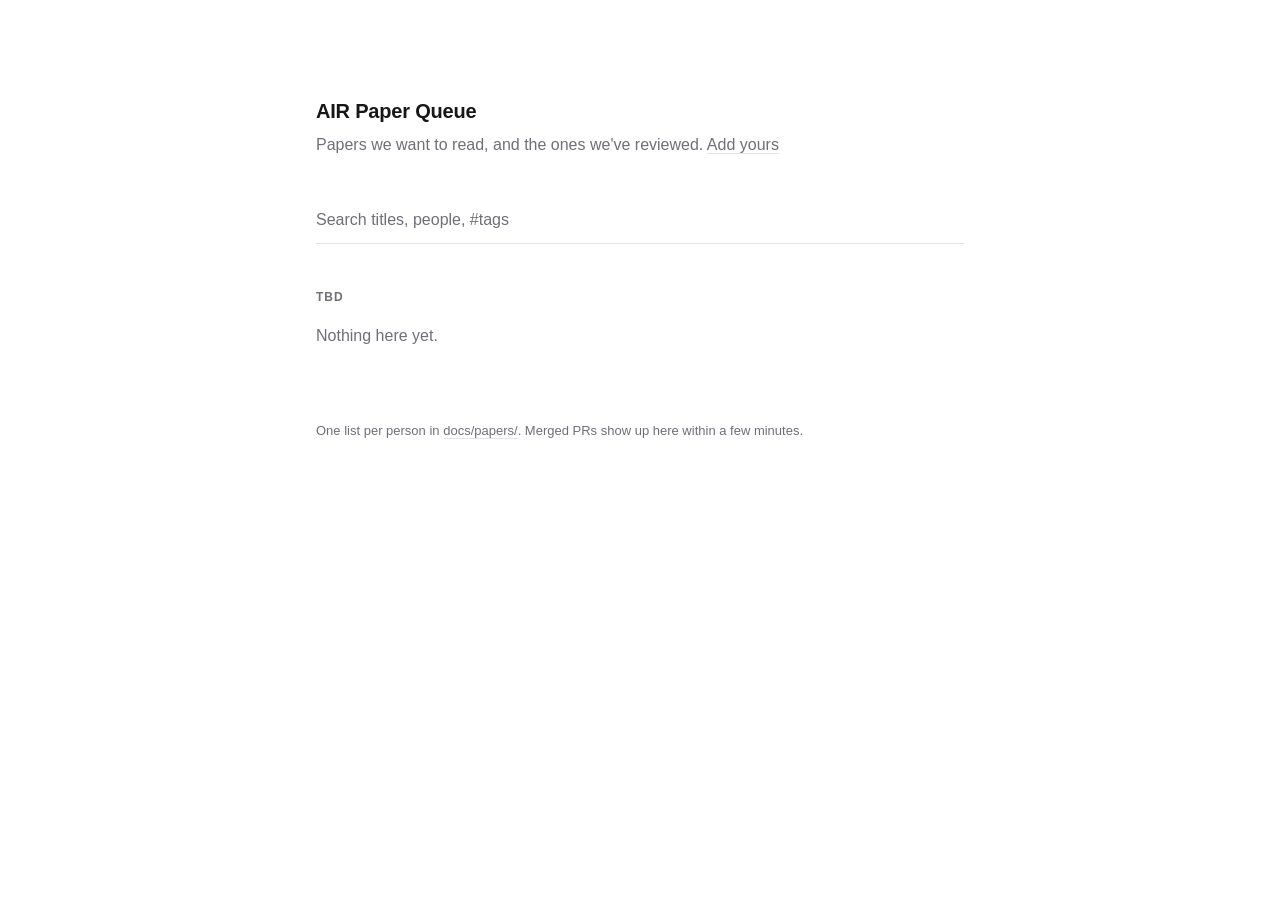
==== docs/index.html @ bfabd169 "Add paper queue site and move handbook into docs/" ====
<!doctype html>
<html lang="en">
<head>
<meta charset="utf-8">
<meta name="viewport" content="width=device-width, initial-scale=1">
<title>AIR Paper Queue</title>
<meta name="description" content="Papers the AIR study group wants to read, and the ones we've reviewed.">
<link rel="icon" href="data:image/svg+xml,%3Csvg xmlns='http://www.w3.org/2000/svg' viewBox='0 0 32 32'%3E%3Crect x='7' y='4' width='18' height='24' rx='2' fill='none' stroke='%23888' stroke-width='2.5'/%3E%3C/svg%3E">
<style>
  :root {
    color-scheme: light dark;
    --bg: #ffffff;
    --fg: #17171a;
    --muted: #6f6f78;
    --line: #e4e4e8;
  }
  @media (prefers-color-scheme: dark) {
    :root {
      --bg: #111113;
      --fg: #e9e9ec;
      --muted: #9b9ba4;
      --line: #2c2c31;
    }
  }
  * { box-sizing: border-box; }
  [hidden] { display: none !important; }
  body {
    margin: 0;
    background: var(--bg);
    color: var(--fg);
    font: 16px/1.55 ui-sans-serif, -apple-system, BlinkMacSystemFont, "Segoe UI", "Apple SD Gothic Neo", "Malgun Gothic", "Noto Sans KR", sans-serif;
    -webkit-font-smoothing: antialiased;
  }
  main { max-width: 680px; margin: 0 auto; padding: clamp(40px, 9vw, 96px) 16px 80px; }
  a { color: inherit; text-decoration: none; }
  a:hover { text-decoration: underline; text-underline-offset: 3px; }
  a:focus-visible, button:focus-visible { outline: 2px solid var(--fg); outline-offset: 2px; border-radius: 2px; }

  h1 { margin: 0 0 6px; font-size: 1.25rem; font-weight: 600; letter-spacing: -.01em; }
  .lede { margin: 0; color: var(--muted); }
  .lede a, footer a { text-decoration: underline; text-decoration-color: var(--line); text-underline-offset: 3px; }
  .lede a:hover, footer a:hover { text-decoration-color: currentColor; }

  #q {
    display: block;
    width: 100%;
    margin: 40px 0 0;
    padding: 10px 0;
    font: inherit;
    color: inherit;
    background: transparent;
    border: 0;
    border-bottom: 1px solid var(--line);
    border-radius: 0;
    outline: none;
    -webkit-appearance: none;
    appearance: none;
  }
  #q:focus { border-bottom-color: var(--fg); }
  #q::placeholder { color: var(--muted); }

  #notice { margin-top: 16px; font-size: .8125rem; color: var(--muted); }
  #notice p { margin: 0; }

  section { margin-top: 44px; }
  h2 {
    margin: 0 0 18px;
    font-size: .75rem;
    font-weight: 600;
    letter-spacing: .08em;
    text-transform: uppercase;
    color: var(--muted);
  }
  h2 span { margin-left: .6em; font-weight: 400; font-variant-numeric: tabular-nums; }

  ol { list-style: none; margin: 0; padding: 0; }
  li + li { margin-top: 22px; }
  .title { font-weight: 500; overflow-wrap: anywhere; }
  .why { margin: 2px 0 0; overflow-wrap: anywhere; }
  .why a { text-decoration: underline; text-decoration-color: var(--line); text-underline-offset: 3px; }
  .by, .meta { color: var(--muted); }
  .meta { margin: 4px 0 0; font-size: .8125rem; }
  .tag { font: inherit; color: inherit; background: none; border: 0; padding: 0; cursor: pointer; }
  .tag:hover { color: var(--fg); }
  .empty { margin: 0; color: var(--muted); }

  footer { margin-top: 72px; font-size: .8125rem; color: var(--muted); }
  footer p { margin: 0; }
</style>
</head>
<body>
<main>
  <header>
    <h1>AIR Paper Queue</h1>
    <p class="lede">Papers we want to read, and the ones we've reviewed. <a id="add" href="https://github.com/cho104/AIResearchers/tree/main/docs/papers" target="_blank" rel="noopener">Add yours</a></p>
  </header>

  <input id="q" type="search" placeholder="Search titles, people, #tags" aria-label="Search papers" autocomplete="off" spellcheck="false">
  <div id="notice" role="status" hidden></div>

  <section aria-labelledby="queue-h">
    <h2 id="queue-h">TBD<span id="queue-count"></span></h2>
    <ol id="queue"></ol>
    <p id="queue-empty" class="empty">Loading…</p>
    <noscript><p class="empty">This page needs JavaScript. The lists themselves are in docs/papers/ on GitHub.</p></noscript>
  </section>

  <section id="reviewed-section" aria-labelledby="reviewed-h" hidden>
    <h2 id="reviewed-h">Reviewed<span id="reviewed-count"></span></h2>
    <ol id="reviewed"></ol>
    <p id="reviewed-empty" class="empty" hidden></p>
  </section>

  <footer>
    <p>One list per person in <a id="source" href="https://github.com/cho104/AIResearchers/tree/main/docs/papers" target="_blank" rel="noopener">docs/papers/</a>. Merged PRs show up here within a few minutes.</p>
  </footer>
</main>

<script>
// Where the lists live. Change these if the repo moves.
const REPO = 'cho104/AIResearchers';
const BRANCH = 'main';
const DIR = 'papers';           // next to this page on the site
const REPO_DIR = 'docs/papers'; // the same folder in the repo
const CACHE_KEY = 'air-paper-queue';

const MD_LINK = /\[([^\]]+)\]\((https?:\/\/[^\s)]+)\)/;
const BARE_LINK = /<?(https?:\/\/[^\s<>]+)>?/;
const TAG = /(^|\s)#([\p{L}\p{N}][\p{L}\p{N}_-]*)/gu;

const $ = id => document.getElementById(id);
const search = $('q');

// ---------- Finding and fetching the lists ----------

function isListFile(name) {
  return /\.(md|json)$/i.test(name) && !/^readme\.md$/i.test(name) && !/^[_.]/.test(name) && !name.includes('/');
}

// GitHub Pages can't list a folder, so ask the GitHub API what's in papers/.
// A local preview (python3 -m http.server) reads the server's folder listing instead.
async function listFiles() {
  if (!location.hostname.endsWith('github.io')) {
    try {
      const res = await fetch(DIR + '/', { cache: 'no-cache' });
      if (res.ok) {
        const page = new DOMParser().parseFromString(await res.text(), 'text/html');
        return [...page.querySelectorAll('a[href]')]
          .map(a => decodeURIComponent(a.getAttribute('href')))
          .filter(isListFile);
      }
    } catch {}
  }
  const res = await fetch(`https://api.github.com/repos/${REPO}/contents/${REPO_DIR}?ref=${BRANCH}`);
  if (res.status === 404) return [];
  if (!res.ok) {
    const reset = Number(res.headers.get('x-ratelimit-reset'));
    if (res.headers.get('x-ratelimit-remaining') === '0' && reset) {
      const at = new Date(reset * 1000).toLocaleTimeString([], { hour: 'numeric', minute: '2-digit' });
      throw new Error(`GitHub's API limit was reached. Try again after ${at}.`);
    }
    throw new Error(`GitHub answered ${res.status}.`);
  }
  return (await res.json()).filter(f => f.type === 'file').map(f => f.name).filter(isListFile);
}

async function loadFiles() {
  const names = await listFiles();
  const files = await Promise.all(names.map(async name => {
    try {
      const res = await fetch(`${DIR}/${encodeURIComponent(name)}`, { cache: 'no-cache' });
      // A file merged a moment ago may not be deployed yet; it'll appear on the next visit.
      return res.ok ? { name, text: await res.text() } : null;
    } catch { return null; }
  }));
  return files.filter(Boolean);
}

// ---------- Parsing ----------

const plain = s => s.replace(/\*\*|`/g, '').replace(/\s+/g, ' ').trim();

// "- [Title](link) — why #tag #reviewed", or just "- link".
function parseLine(text) {
  const md = text.match(MD_LINK), bare = text.match(BARE_LINK);
  let match, url, title = null;
  if (md && md.index < bare.index) { match = md; url = md[2]; title = plain(md[1]); }
  else if (bare) { match = bare; url = bare[1].replace(/[.,;:!?)\]]+$/, ''); }
  else return null;

  let reviewed = false;
  const tags = [];
  const rest = (text.slice(0, match.index) + ' ' + text.slice(match.index + match[0].length))
    .replace(TAG, (_, space, tag) => {
      const status = tag.toLowerCase();
      if (status === 'reviewed') reviewed = true;
      else if (status !== 'tbd') tags.push(tag);
      return space;
    });
  const why = plain(rest).replace(/^[\s:|·•–—-]+|[\s:|·•–—-]+$/g, '');
  return { url, title, why, tags, reviewed };
}

function parseMarkdown(text, fallbackName) {
  let name = null, fenced = false;
  const papers = [];
  text.split(/\r?\n/).forEach((line, i) => {
    if (/^\s*(```|~~~)/.test(line)) { fenced = !fenced; return; }
    if (fenced) return;
    const heading = line.match(/^#\s+(.+?)\s*#*\s*$/);
    if (heading) { name ??= heading[1]; return; }
    // Only top-level list items count; indented lines are the author's own notes.
    const item = line.match(/^(?:[-*+]|\d+[.)])\s+(?:\[[ xX]\]\s+)?(.*)$/);
    const paper = item && parseLine(item[1]);
    if (paper) papers.push({ ...paper, line: i + 1 });
  });
  return { name: name || fallbackName, papers, problems: [] };
}

function parseJSON(text, fallbackName) {
  const data = JSON.parse(text);
  const list = Array.isArray(data) ? data : data && data.papers;
  if (!Array.isArray(list)) throw new Error('expected {"name": "...", "papers": [...]}');
  const papers = [], problems = [];
  list.forEach((entry, i) => {
    const p = typeof entry === 'string' ? { link: entry } : entry || {};
    const url = String(p.link || p.url || '');
    if (!/^https?:\/\/\S+$/i.test(url)) return problems.push(`paper ${i + 1} needs an http(s) "link"`);
    const status = String(p.status || 'tbd').toLowerCase().replace(/^#/, '');
    if (status !== 'reviewed' && status !== 'tbd') problems.push(`paper ${i + 1}: status should be "reviewed" or "tbd"`);
    const tags = (Array.isArray(p.tags) ? p.tags : String(p.tags || '').split(/[\s,]+/))
      .map(t => String(t).replace(/^#/, '')).filter(Boolean);
    papers.push({ url, title: p.title ? plain(String(p.title)) : null, why: p.why ? plain(String(p.why)) : '', tags, reviewed: status === 'reviewed', line: null });
  });
  return { name: (!Array.isArray(data) && data.name && String(data.name)) || fallbackName, papers, problems };
}

// The same paper under different URLs (arXiv abs/pdf/versions, OpenReview forum/pdf) is one paper.
function paperKey(url) {
  try {
    const u = new URL(url);
    const host = u.hostname.toLowerCase().replace(/^www\./, '');
    const path = u.pathname.replace(/\/+$/, '');
    let m;
    if (/(^|\.)arxiv\.org$/.test(host) && (m = path.match(/^\/(?:abs|pdf|html)\/(.+?)(?:v\d+)?(?:\.pdf)?$/))) return 'arxiv:' + m[1];
    if (host === 'huggingface.co' && (m = path.match(/^\/papers\/(\d{4}\.\d{4,5})/))) return 'arxiv:' + m[1];
    if (host === 'openreview.net' && u.searchParams.get('id')) return 'openreview:' + u.searchParams.get('id');
    return host + path + u.search;
  } catch { return url; }
}

function collect(files) {
  const byKey = new Map(), problems = [];
  for (const file of files) {
    const stem = file.name.replace(/\.(md|json)$/i, '');
    let list;
    try {
      list = /\.json$/i.test(file.name) ? parseJSON(file.text, stem) : parseMarkdown(file.text, stem);
    } catch (err) {
      problems.push(`Couldn't read ${REPO_DIR}/${file.name}: ${err.message}`);
      continue;
    }
    list.problems.forEach(p => problems.push(`Skipped in ${REPO_DIR}/${file.name}: ${p}`));
    for (const p of list.papers) {
      const key = paperKey(p.url);
      let paper = byKey.get(key);
      if (!paper) byKey.set(key, paper = { url: p.url, title: null, reviewed: false, tags: [], notes: [], people: [] });
      paper.title ||= p.title;
      paper.reviewed ||= p.reviewed;
      for (const t of p.tags) if (!paper.tags.some(x => x.toLowerCase() === t.toLowerCase())) paper.tags.push(t);
      if (!paper.people.some(w => w.name === list.name)) paper.people.push({ name: list.name, file: file.name, line: p.line });
      if (p.why) paper.notes.push({ text: p.why, by: list.name });
    }
  }
  return { papers: [...byKey.values()], problems };
}

// ---------- Rendering ----------

function el(tag, cls, text) {
  const node = document.createElement(tag);
  if (cls) node.className = cls;
  if (text != null) node.textContent = text;
  return node;
}

function link(href, text, cls) {
  const a = el('a', cls, text);
  a.href = href;
  a.target = '_blank';
  a.rel = 'noopener';
  return a;
}

const host = url => { try { return new URL(url).hostname.replace(/^www\./, ''); } catch { return ''; } };
const shortUrl = url => url.replace(/^https?:\/\/(www\.)?/, '').replace(/\/$/, '');
const fileUrl = who => `https://github.com/${REPO}/blob/${BRANCH}/${REPO_DIR}/${encodeURIComponent(who.file)}`
  + (who.line ? `?plain=1#L${who.line}` : '');

// Notes are plain text, except that links inside them stay clickable.
function appendNote(node, text) {
  const re = /\[([^\]]+)\]\((https?:\/\/[^\s)]+)\)|(https?:\/\/[^\s<>]*[^\s<>.,;:!?)\]])/g;
  let last = 0, m;
  while ((m = re.exec(text))) {
    node.append(text.slice(last, m.index), link(m[2] || m[3], m[1] || shortUrl(m[3])));
    last = re.lastIndex;
  }
  node.append(text.slice(last));
}

function renderPaper(p) {
  const li = el('li');
  li.append(link(p.url, p.title || shortUrl(p.url), 'title'));

  for (const note of p.notes) {
    const why = el('p', 'why');
    appendNote(why, note.text);
    if (p.people.length > 1) why.append(el('span', 'by', ' — ' + note.by));
    li.append(why);
  }

  const meta = el('p', 'meta');
  p.people.forEach((who, i) => meta.append(i ? ', ' : '', link(fileUrl(who), who.name)));
  meta.append(' · ' + host(p.url));
  p.tags.forEach((t, i) => {
    const tag = el('button', 'tag', '#' + t);
    tag.type = 'button';
    tag.addEventListener('click', () => {
      search.value = '#' + t;
      filter();
      search.scrollIntoView({ block: 'nearest' });
    });
    meta.append(i ? ' ' : ' · ', tag);
  });
  li.append(meta);

  li.dataset.text = [
    p.title, p.url, host(p.url),
    ...p.notes.map(n => n.text), ...p.people.map(w => w.name), ...p.tags.map(t => '#' + t),
  ].filter(Boolean).join(' ').toLowerCase();
  return li;
}

function filter() {
  const terms = search.value.toLowerCase().split(/\s+/).filter(Boolean);
  for (const key of ['queue', 'reviewed']) {
    const items = [...$(key).children];
    let shown = 0;
    for (const li of items) {
      li.hidden = !terms.every(t => li.dataset.text.includes(t));
      if (!li.hidden) shown++;
    }
    $(key + '-count').textContent = items.length ? shown : '';
    const empty = $(key + '-empty');
    empty.textContent = items.length ? 'No matches.' : 'Nothing here yet.';
    empty.hidden = shown > 0;
  }
  $('reviewed-section').hidden = $('reviewed').children.length === 0;
}

function showNotice(lines) {
  const box = $('notice');
  box.replaceChildren(...lines.map(t => el('p', null, t)));
  box.hidden = lines.length === 0;
}

function render(files, notes = []) {
  const { papers, problems } = collect(files);
  $('queue').replaceChildren(...papers.filter(p => !p.reviewed).map(renderPaper));
  $('reviewed').replaceChildren(...papers.filter(p => p.reviewed).map(renderPaper));
  showNotice([...notes, ...problems]);
  filter();
}

// ---------- Start ----------

for (const id of ['add', 'source']) $(id).href = `https://github.com/${REPO}/tree/${BRANCH}/${REPO_DIR}`;

search.addEventListener('input', filter);
search.addEventListener('keydown', e => {
  if (e.key === 'Escape') { search.value = ''; filter(); }
});
document.addEventListener('keydown', e => {
  if (e.key === '/' && document.activeElement !== search && !e.metaKey && !e.ctrlKey && !e.altKey) {
    e.preventDefault();
    search.focus();
  }
});

// Show the copy this browser saw last time right away, then refresh it.
let saved = null;
try { saved = JSON.parse(localStorage.getItem(CACHE_KEY)); } catch {}
if (saved && Array.isArray(saved.files)) render(saved.files);
else saved = null;

loadFiles()
  .then(files => {
    render(files);
    try { localStorage.setItem(CACHE_KEY, JSON.stringify({ files })); } catch {}
  })
  .catch(err => {
    if (saved) render(saved.files, [`Showing the last copy this browser loaded. ${err.message}`]);
    else $('queue-empty').textContent = `Couldn't load the list. ${err.message}`;
  });
</script>
</body>
</html>
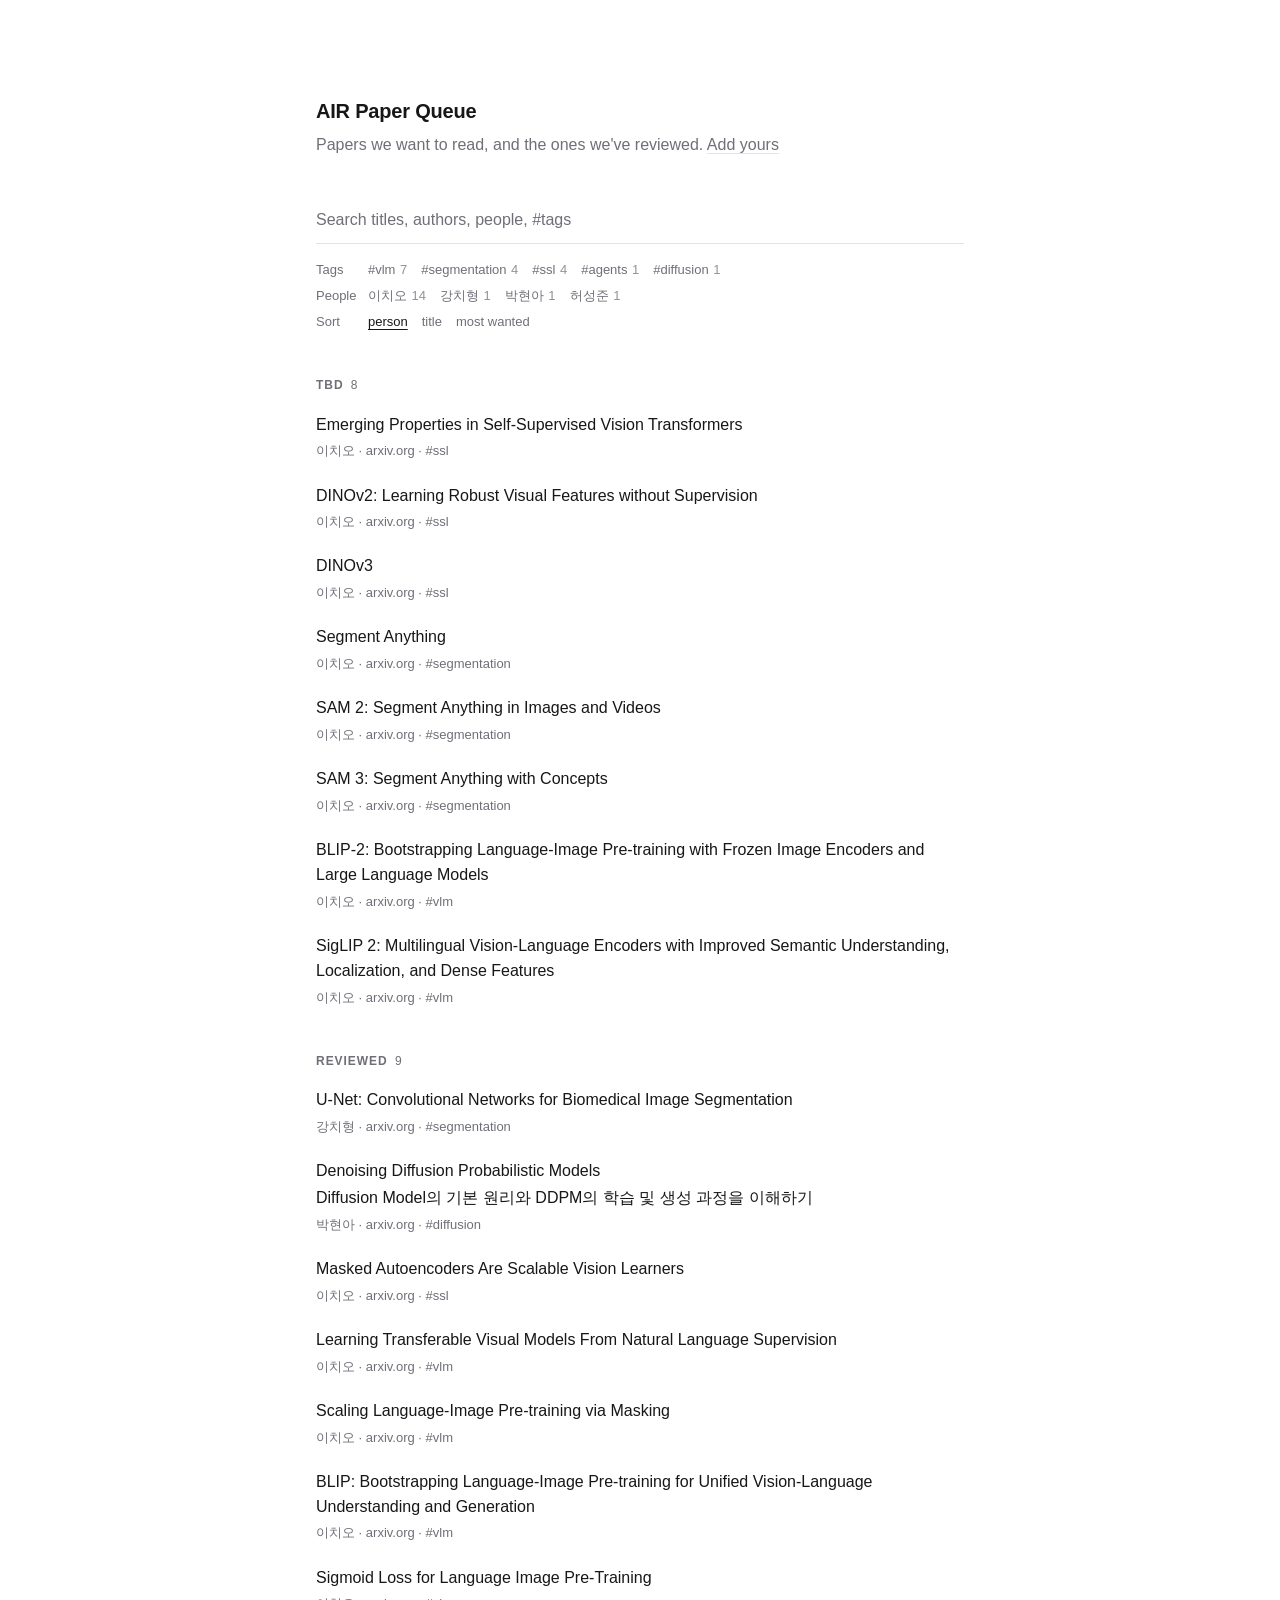
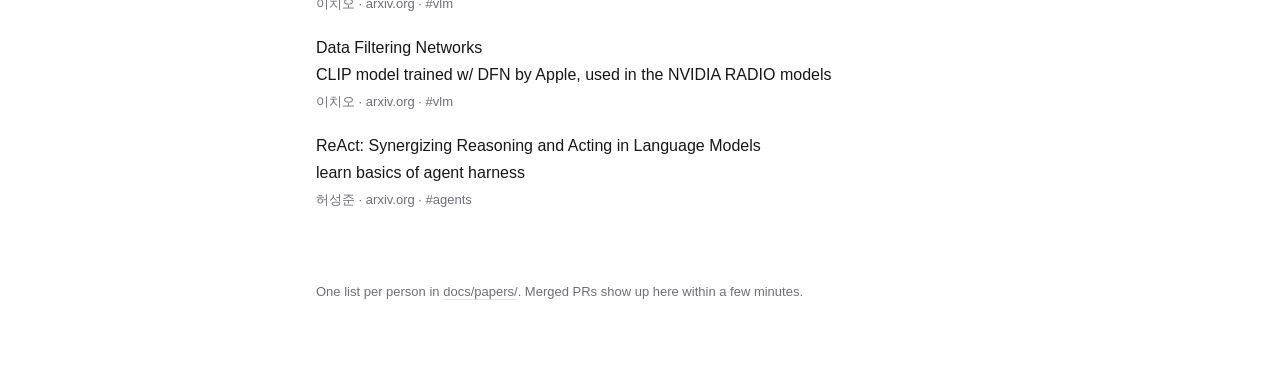
==== commit cae6e26b: "better looking queue" ====
--- a/docs/index.html
+++ b/docs/index.html
@@ -59,6 +59,14 @@
   #q:focus { border-bottom-color: var(--fg); }
   #q::placeholder { color: var(--muted); }
 
+  #facets { margin-top: 16px; font-size: .8125rem; color: var(--muted); }
+  .facet { display: flex; margin: 0; }
+  .facet + .facet { margin-top: 6px; }
+  .facet-label { flex: none; width: 3.25rem; }
+  .chips { display: flex; flex-wrap: wrap; gap: 2px 14px; min-width: 0; }
+  .chip .n { margin-left: .35em; opacity: .75; font-variant-numeric: tabular-nums; }
+  .chip[aria-pressed="true"] { color: var(--fg); text-decoration: underline; text-underline-offset: 3px; }
+
   #notice { margin-top: 16px; font-size: .8125rem; color: var(--muted); }
   #notice p { margin: 0; }
 
@@ -78,10 +86,13 @@
   .title { font-weight: 500; overflow-wrap: anywhere; }
   .why { margin: 2px 0 0; overflow-wrap: anywhere; }
   .why a { text-decoration: underline; text-decoration-color: var(--line); text-underline-offset: 3px; }
-  .by, .meta { color: var(--muted); }
-  .meta { margin: 4px 0 0; font-size: .8125rem; }
-  .tag { font: inherit; color: inherit; background: none; border: 0; padding: 0; cursor: pointer; }
-  .tag:hover { color: var(--fg); }
+  .by, .meta, .info { color: var(--muted); }
+  .meta, .info { margin: 4px 0 0; font-size: .8125rem; }
+  .info { margin-top: 2px; }
+  .abstract { margin: 8px 0 0; font-size: .875rem; overflow-wrap: anywhere; }
+  .tag, .chip, .act { font: inherit; color: inherit; background: none; border: 0; padding: 0; cursor: pointer; }
+  .tag:hover, .chip:hover, .act:hover { color: var(--fg); }
+  .act { text-decoration: underline; text-decoration-color: var(--line); text-underline-offset: 3px; }
   .empty { margin: 0; color: var(--muted); }
 
   footer { margin-top: 72px; font-size: .8125rem; color: var(--muted); }
@@ -95,7 +106,19 @@
     <p class="lede">Papers we want to read, and the ones we've reviewed. <a id="add" href="https://github.com/cho104/AIResearchers/tree/main/docs/papers" target="_blank" rel="noopener">Add yours</a></p>
   </header>
 
-  <input id="q" type="search" placeholder="Search titles, people, #tags" aria-label="Search papers" autocomplete="off" spellcheck="false">
+  <input id="q" type="search" placeholder="Search titles, authors, people, #tags" aria-label="Search papers" autocomplete="off" spellcheck="false">
+  <div id="facets" hidden>
+    <p class="facet" id="tag-chips" aria-label="Filter by tag"></p>
+    <p class="facet" id="people-chips" aria-label="Filter by person"></p>
+    <p class="facet" id="sorts" aria-label="Sort papers">
+      <span class="facet-label">Sort</span>
+      <span class="chips">
+        <button class="chip" type="button" data-sort="person">person</button>
+        <button class="chip" type="button" data-sort="title">title</button>
+        <button class="chip" type="button" data-sort="wanted">most wanted</button>
+      </span>
+    </p>
+  </div>
   <div id="notice" role="status" hidden></div>
 
   <section aria-labelledby="queue-h">
@@ -123,6 +146,10 @@
 const DIR = 'papers';           // next to this page on the site
 const REPO_DIR = 'docs/papers'; // the same folder in the repo
 const CACHE_KEY = 'air-paper-queue';
+const META_KEY = 'air-paper-meta';
+const META_TTL = 7 * 24 * 60 * 60 * 1000; // look papers up again weekly, for citation counts
+const S2_BATCH = 'https://api.semanticscholar.org/graph/v1/paper/batch';
+const S2_FIELDS = 'title,authors,year,venue,publicationVenue,citationCount,abstract,citationStyles';
 
 const MD_LINK = /\[([^\]]+)\]\((https?:\/\/[^\s)]+)\)/;
 const BARE_LINK = /<?(https?:\/\/[^\s<>]+)>?/;
@@ -264,7 +291,7 @@
     for (const p of list.papers) {
       const key = paperKey(p.url);
       let paper = byKey.get(key);
-      if (!paper) byKey.set(key, paper = { url: p.url, title: null, reviewed: false, tags: [], notes: [], people: [] });
+      if (!paper) byKey.set(key, paper = { key, order: byKey.size, url: p.url, title: null, reviewed: false, tags: [], notes: [], people: [] });
       paper.title ||= p.title;
       paper.reviewed ||= p.reviewed;
       for (const t of p.tags) if (!paper.tags.some(x => x.toLowerCase() === t.toLowerCase())) paper.tags.push(t);
@@ -275,6 +302,77 @@
   return { papers: [...byKey.values()], problems };
 }
 
+// ---------- Authors, venue and abstract from Semantic Scholar ----------
+
+let lookups = {}; // paper key -> { at: when we looked, d: details or null }
+try { lookups = JSON.parse(localStorage.getItem(META_KEY)) || {}; } catch {}
+
+// The ID Semantic Scholar knows a paper by, or null for sites it can't look up (like OpenReview).
+function s2Id(paper) {
+  if (paper.key.startsWith('arxiv:')) return 'ARXIV:' + paper.key.slice(6);
+  try {
+    const u = new URL(paper.url);
+    const host = u.hostname.toLowerCase().replace(/^www\./, '');
+    let m;
+    if (host === 'doi.org' || host === 'dx.doi.org') return 'DOI:' + decodeURIComponent(u.pathname.slice(1));
+    if (host === 'semanticscholar.org' && (m = u.pathname.match(/([0-9a-f]{40})\/?$/))) return m[1];
+    if (host === 'aclanthology.org' && (m = u.pathname.match(/^\/([^/]+?)(?:\.pdf)?\/?$/))) return 'ACL:' + m[1];
+    if (/(^|\.)(aclweb\.org|acm\.org|biorxiv\.org)$/.test(host)) return 'URL:' + paper.url;
+  } catch {}
+  return null;
+}
+
+// Keep only what the page shows. Venues use their short name (CVPR, ICLR) when there is one.
+function trimMeta(d) {
+  if (!d) return null;
+  const short = (d.publicationVenue?.alternate_names || []).find(n => !/\s/.test(n) && n.length <= 10);
+  let venue = short || d.venue || '';
+  if (/^arxiv(\.org)?$/i.test(venue)) venue = 'arXiv';
+  return {
+    title: d.title || null,
+    authors: (d.authors || []).map(a => a.name).filter(Boolean),
+    year: d.year || null,
+    venue,
+    cited: d.citationCount ?? null,
+    abstract: d.abstract || '',
+    bibtex: d.citationStyles?.bibtex || '',
+  };
+}
+
+const metaOf = p => lookups[p.key]?.d || null;
+
+// The free API is often busy (429, which the browser only sees as a failed fetch), so try a few times.
+async function s2Batch(ids) {
+  let error;
+  for (const wait of [0, 2000, 5000]) {
+    await new Promise(r => setTimeout(r, wait));
+    try {
+      const res = await fetch(`${S2_BATCH}?fields=${S2_FIELDS}`, {
+        method: 'POST',
+        headers: { 'Content-Type': 'application/json' },
+        body: JSON.stringify({ ids }),
+      });
+      if (res.ok) return await res.json();
+      error = new Error(`Semantic Scholar answered ${res.status}.`);
+    } catch (err) { error = err; }
+  }
+  throw error;
+}
+
+// Look up papers we haven't seen (or not this week) in one request. Returns whether anything changed.
+async function loadMeta(list) {
+  const now = Date.now();
+  const todo = list.map(p => ({ key: p.key, id: s2Id(p) }))
+    .filter(x => x.id && !(lookups[x.key] && now - lookups[x.key].at < META_TTL));
+  for (let i = 0; i < todo.length; i += 500) {
+    const chunk = todo.slice(i, i + 500);
+    const found = await s2Batch(chunk.map(x => x.id));
+    chunk.forEach((x, j) => { lookups[x.key] = { at: now, d: trimMeta(found[j]) }; });
+  }
+  if (todo.length) try { localStorage.setItem(META_KEY, JSON.stringify(lookups)); } catch {}
+  return todo.length > 0;
+}
+
 // ---------- Rendering ----------
 
 function el(tag, cls, text) {
@@ -294,8 +392,6 @@
 
 const host = url => { try { return new URL(url).hostname.replace(/^www\./, ''); } catch { return ''; } };
 const shortUrl = url => url.replace(/^https?:\/\/(www\.)?/, '').replace(/\/$/, '');
-const fileUrl = who => `https://github.com/${REPO}/blob/${BRANCH}/${REPO_DIR}/${encodeURIComponent(who.file)}`
-  + (who.line ? `?plain=1#L${who.line}` : '');
 
 // Notes are plain text, except that links inside them stay clickable.
 function appendNote(node, text) {
@@ -308,9 +404,61 @@
   node.append(text.slice(last));
 }
 
+function button(cls, text, onClick) {
+  const b = el('button', cls, text);
+  b.type = 'button';
+  b.addEventListener('click', onClick);
+  return b;
+}
+
+// Clicking the tag or name that's already the search clears it.
+function setQuery(q) {
+  search.value = search.value.trim().toLowerCase() === q.toLowerCase() ? '' : q;
+  filter();
+  search.scrollIntoView({ block: 'nearest' });
+}
+
+const titleOf = p => p.title || metaOf(p)?.title || shortUrl(p.url);
+
+// "Kaiming He et al. · 2021 · CVPR · 13,058 citations · Abstract · BibTeX", with the abstract under it.
+function appendInfo(li, info) {
+  const line = el('p', 'info'), parts = [];
+  if (info.authors.length) parts.push(info.authors[0] + (info.authors.length > 1 ? ' et al.' : ''));
+  if (info.year) parts.push(String(info.year));
+  if (info.venue) parts.push(info.venue);
+  if (info.cited != null) parts.push(`${info.cited.toLocaleString('en')} citation${info.cited === 1 ? '' : 's'}`);
+
+  const abstract = el('p', 'abstract', info.abstract);
+  abstract.hidden = true;
+  if (info.abstract) {
+    const toggle = button('act', 'Abstract', () => {
+      abstract.hidden = !abstract.hidden;
+      toggle.setAttribute('aria-expanded', !abstract.hidden);
+    });
+    toggle.setAttribute('aria-expanded', false);
+    parts.push(toggle);
+  }
+  if (info.bibtex) {
+    const copy = button('act', 'BibTeX', async () => {
+      try { await navigator.clipboard.writeText(info.bibtex); copy.textContent = 'Copied'; }
+      catch { copy.textContent = "Couldn't copy"; }
+      setTimeout(() => { copy.textContent = 'BibTeX'; }, 1500);
+    });
+    copy.title = 'Copy BibTeX';
+    parts.push(copy);
+  }
+
+  if (!parts.length) return;
+  parts.forEach((part, i) => line.append(i ? ' · ' : '', part));
+  li.append(line);
+  if (info.abstract) li.append(abstract);
+}
+
 function renderPaper(p) {
   const li = el('li');
-  li.append(link(p.url, p.title || shortUrl(p.url), 'title'));
+  const info = metaOf(p);
+  li.append(link(p.url, titleOf(p), 'title'));
+  if (info) appendInfo(li, info);
 
   for (const note of p.notes) {
     const why = el('p', 'why');
@@ -320,25 +468,54 @@
   }
 
   const meta = el('p', 'meta');
-  p.people.forEach((who, i) => meta.append(i ? ', ' : '', link(fileUrl(who), who.name)));
+  p.people.forEach((who, i) => meta.append(i ? ', ' : '', button('tag', who.name, () => setQuery(who.name))));
   meta.append(' · ' + host(p.url));
-  p.tags.forEach((t, i) => {
-    const tag = el('button', 'tag', '#' + t);
-    tag.type = 'button';
-    tag.addEventListener('click', () => {
-      search.value = '#' + t;
-      filter();
-      search.scrollIntoView({ block: 'nearest' });
-    });
-    meta.append(i ? ' ' : ' · ', tag);
-  });
+  p.tags.forEach((t, i) => meta.append(i ? ' ' : ' · ', button('tag', '#' + t, () => setQuery('#' + t))));
   li.append(meta);
 
   li.dataset.text = [
     p.title, p.url, host(p.url),
     ...p.notes.map(n => n.text), ...p.people.map(w => w.name), ...p.tags.map(t => '#' + t),
+    info?.title, ...(info?.authors || []), info?.year, info?.venue,
   ].filter(Boolean).join(' ').toLowerCase();
   return li;
+}
+
+// The tag and people rows above the list, most used first.
+function chipRow(id, label, names) {
+  const counts = new Map();
+  for (const name of names) {
+    const c = counts.get(name.toLowerCase()) || { name, n: 0 };
+    c.n++;
+    counts.set(name.toLowerCase(), c);
+  }
+  const chips = [...counts.values()]
+    .sort((a, b) => b.n - a.n || collator.compare(a.name, b.name))
+    .map(c => {
+      const chip = button('chip', c.name, () => setQuery(c.name));
+      chip.dataset.q = c.name.toLowerCase();
+      chip.append(el('span', 'n', c.n));
+      return chip;
+    });
+  const wrap = el('span', 'chips');
+  wrap.append(...chips);
+  $(id).replaceChildren(el('span', 'facet-label', label), wrap);
+  $(id).hidden = chips.length === 0;
+}
+
+// Searches and sorts live in the URL (#q=%23vlm&sort=title), so a filtered view can be shared.
+function readHash() {
+  const h = new URLSearchParams(location.hash.slice(1));
+  search.value = h.get('q') || '';
+  sortBy = Object.hasOwn(SORTS, h.get('sort')) ? h.get('sort') : 'person';
+}
+
+function writeHash() {
+  const h = new URLSearchParams();
+  if (search.value.trim()) h.set('q', search.value.trim());
+  if (sortBy !== 'person') h.set('sort', sortBy);
+  const hash = h.toString() ? '#' + h : '';
+  if (hash !== location.hash) history.replaceState(null, '', hash || location.pathname + location.search);
 }
 
 function filter() {
@@ -356,6 +533,11 @@
     empty.hidden = shown > 0;
   }
   $('reviewed-section').hidden = $('reviewed').children.length === 0;
+
+  const q = search.value.trim().toLowerCase();
+  for (const chip of $('facets').querySelectorAll('[data-q]')) chip.setAttribute('aria-pressed', chip.dataset.q === q);
+  for (const b of $('facets').querySelectorAll('[data-sort]')) b.setAttribute('aria-pressed', b.dataset.sort === sortBy);
+  writeHash();
 }
 
 function showNotice(lines) {
@@ -364,12 +546,30 @@
   box.hidden = lines.length === 0;
 }
 
+const collator = new Intl.Collator(['ko', 'en'], { numeric: true, sensitivity: 'base' });
+const SORTS = {
+  person: (a, b) => collator.compare(a.people[0].name, b.people[0].name) || a.order - b.order,
+  title: (a, b) => collator.compare(titleOf(a), titleOf(b)) || a.order - b.order,
+  wanted: (a, b) => b.people.length - a.people.length || SORTS.person(a, b),
+};
+
+let papers = [], sortBy = 'person';
+
+function draw() {
+  const sorted = [...papers].sort(SORTS[sortBy]);
+  $('queue').replaceChildren(...sorted.filter(p => !p.reviewed).map(renderPaper));
+  $('reviewed').replaceChildren(...sorted.filter(p => p.reviewed).map(renderPaper));
+  chipRow('tag-chips', 'Tags', papers.flatMap(p => p.tags.map(t => '#' + t)));
+  chipRow('people-chips', 'People', papers.flatMap(p => p.people.map(w => w.name)));
+  $('facets').hidden = papers.length === 0;
+  filter();
+}
+
 function render(files, notes = []) {
-  const { papers, problems } = collect(files);
-  $('queue').replaceChildren(...papers.filter(p => !p.reviewed).map(renderPaper));
-  $('reviewed').replaceChildren(...papers.filter(p => p.reviewed).map(renderPaper));
-  showNotice([...notes, ...problems]);
-  filter();
+  const collected = collect(files);
+  papers = collected.papers;
+  showNotice([...notes, ...collected.problems]);
+  draw();
 }
 
 // ---------- Start ----------
@@ -380,6 +580,11 @@
 search.addEventListener('keydown', e => {
   if (e.key === 'Escape') { search.value = ''; filter(); }
 });
+for (const b of $('facets').querySelectorAll('[data-sort]')) {
+  b.addEventListener('click', () => { sortBy = b.dataset.sort; draw(); });
+}
+window.addEventListener('hashchange', () => { readHash(); draw(); });
+readHash();
 document.addEventListener('keydown', e => {
   if (e.key === '/' && document.activeElement !== search && !e.metaKey && !e.ctrlKey && !e.altKey) {
     e.preventDefault();
@@ -401,7 +606,11 @@
   .catch(err => {
     if (saved) render(saved.files, [`Showing the last copy this browser loaded. ${err.message}`]);
     else $('queue-empty').textContent = `Couldn't load the list. ${err.message}`;
-  });
+  })
+  // Paper details are extras: if the lookup fails, the list works without them.
+  .then(() => loadMeta(papers))
+  .then(changed => { if (changed) draw(); })
+  .catch(err => console.warn(`Couldn't look papers up on Semantic Scholar. ${err.message}`));
 </script>
 </body>
 </html>
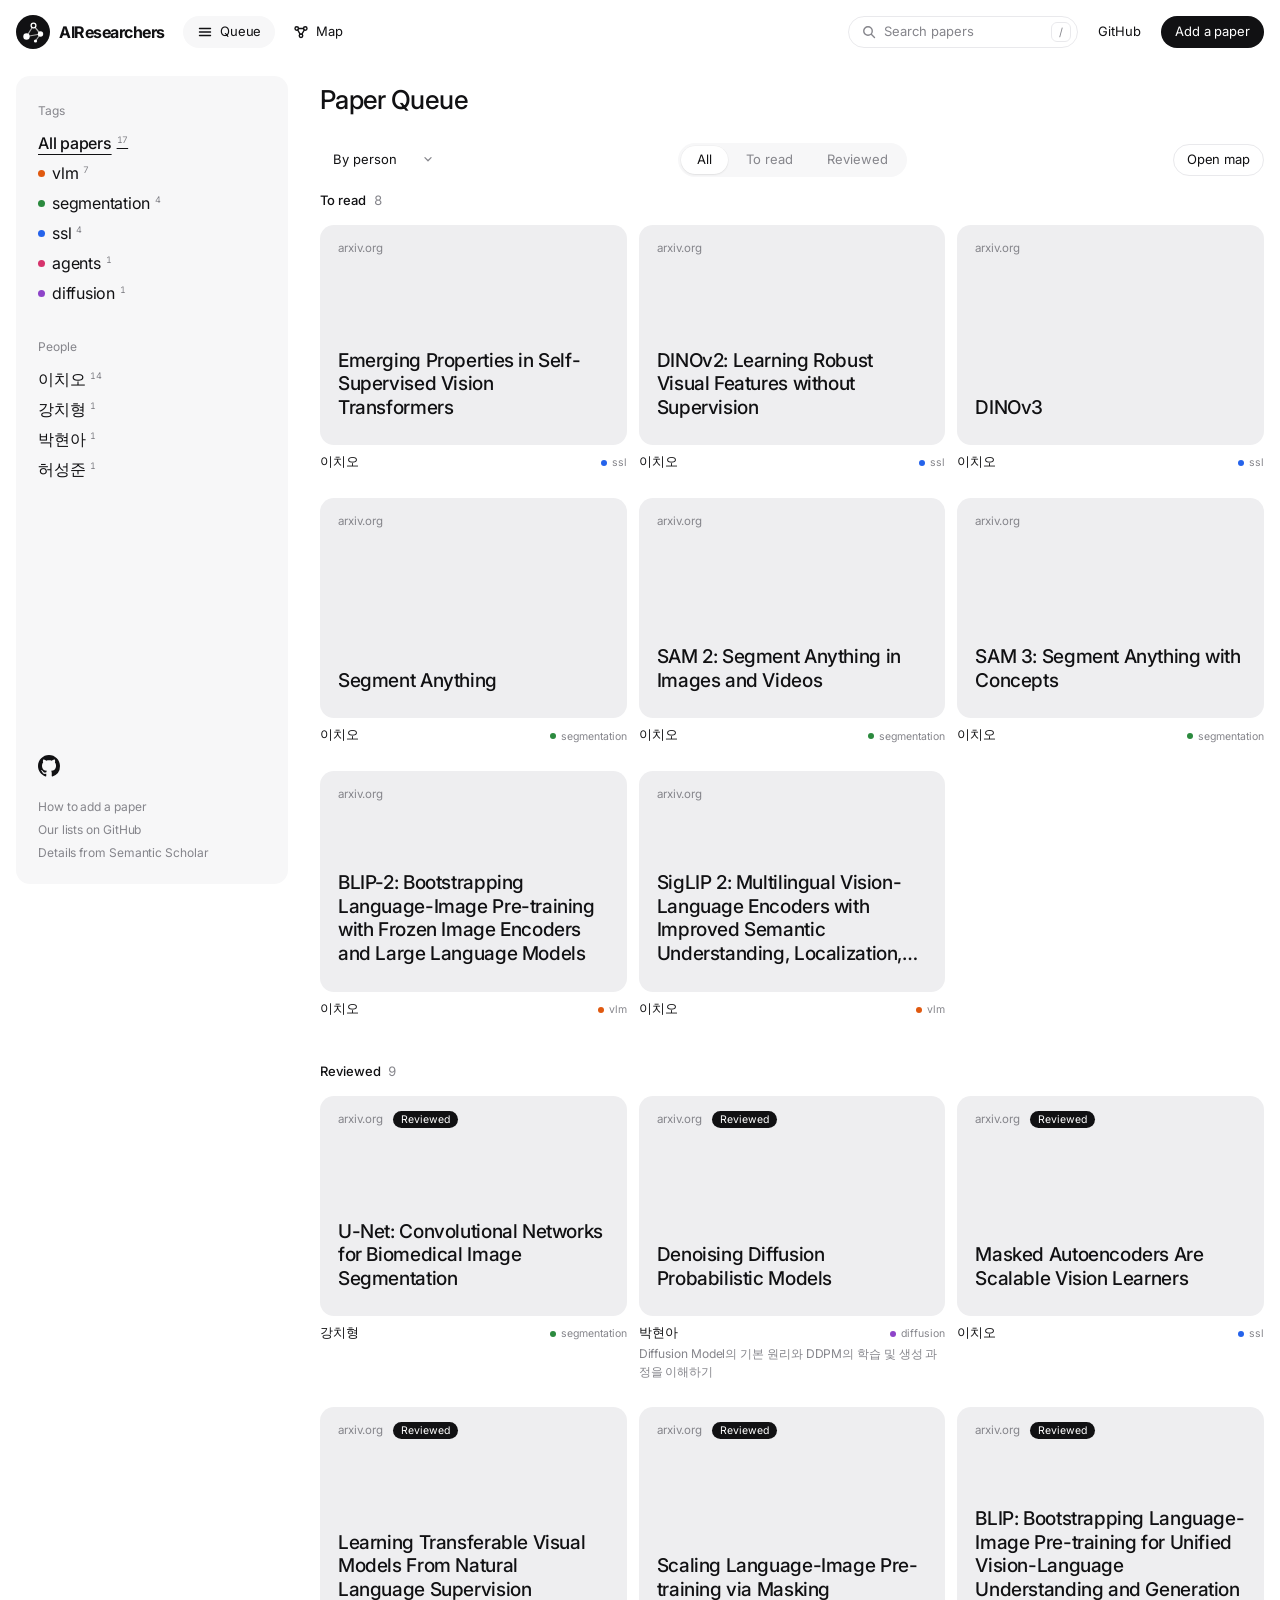
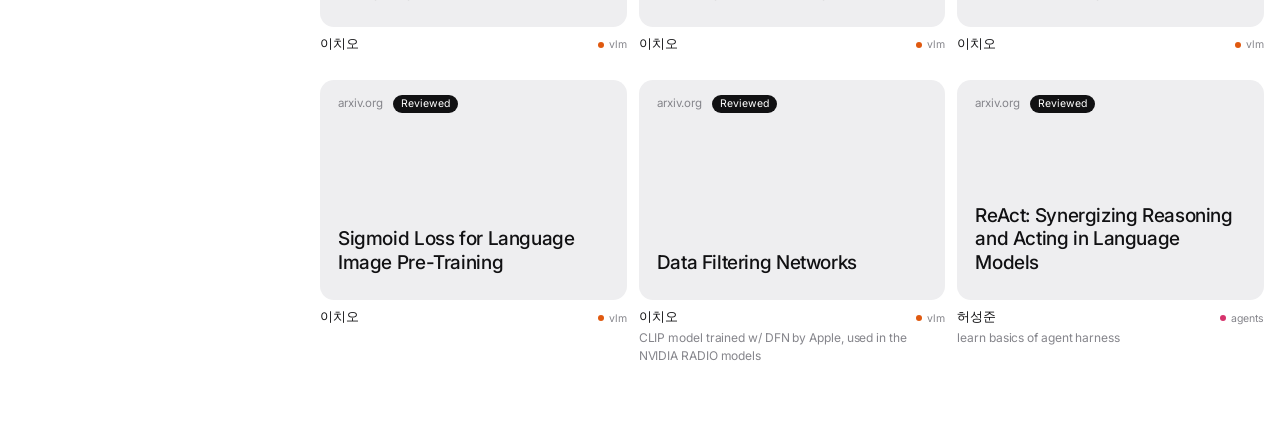
==== commit 5c9dc069: "beautified page" ====
--- a/docs/index.html
+++ b/docs/index.html
@@ -3,324 +3,105 @@
 <head>
 <meta charset="utf-8">
 <meta name="viewport" content="width=device-width, initial-scale=1">
-<title>AIR Paper Queue</title>
-<meta name="description" content="Papers the AIR study group wants to read, and the ones we've reviewed.">
-<link rel="icon" href="data:image/svg+xml,%3Csvg xmlns='http://www.w3.org/2000/svg' viewBox='0 0 32 32'%3E%3Crect x='7' y='4' width='18' height='24' rx='2' fill='none' stroke='%23888' stroke-width='2.5'/%3E%3C/svg%3E">
-<style>
-  :root {
-    color-scheme: light dark;
-    --bg: #ffffff;
-    --fg: #17171a;
-    --muted: #6f6f78;
-    --line: #e4e4e8;
-  }
-  @media (prefers-color-scheme: dark) {
-    :root {
-      --bg: #111113;
-      --fg: #e9e9ec;
-      --muted: #9b9ba4;
-      --line: #2c2c31;
-    }
-  }
-  * { box-sizing: border-box; }
-  [hidden] { display: none !important; }
-  body {
-    margin: 0;
-    background: var(--bg);
-    color: var(--fg);
-    font: 16px/1.55 ui-sans-serif, -apple-system, BlinkMacSystemFont, "Segoe UI", "Apple SD Gothic Neo", "Malgun Gothic", "Noto Sans KR", sans-serif;
-    -webkit-font-smoothing: antialiased;
-  }
-  main { max-width: 680px; margin: 0 auto; padding: clamp(40px, 9vw, 96px) 16px 80px; }
-  a { color: inherit; text-decoration: none; }
-  a:hover { text-decoration: underline; text-underline-offset: 3px; }
-  a:focus-visible, button:focus-visible { outline: 2px solid var(--fg); outline-offset: 2px; border-radius: 2px; }
-
-  h1 { margin: 0 0 6px; font-size: 1.25rem; font-weight: 600; letter-spacing: -.01em; }
-  .lede { margin: 0; color: var(--muted); }
-  .lede a, footer a { text-decoration: underline; text-decoration-color: var(--line); text-underline-offset: 3px; }
-  .lede a:hover, footer a:hover { text-decoration-color: currentColor; }
-
-  #q {
-    display: block;
-    width: 100%;
-    margin: 40px 0 0;
-    padding: 10px 0;
-    font: inherit;
-    color: inherit;
-    background: transparent;
-    border: 0;
-    border-bottom: 1px solid var(--line);
-    border-radius: 0;
-    outline: none;
-    -webkit-appearance: none;
-    appearance: none;
-  }
-  #q:focus { border-bottom-color: var(--fg); }
-  #q::placeholder { color: var(--muted); }
-
-  #facets { margin-top: 16px; font-size: .8125rem; color: var(--muted); }
-  .facet { display: flex; margin: 0; }
-  .facet + .facet { margin-top: 6px; }
-  .facet-label { flex: none; width: 3.25rem; }
-  .chips { display: flex; flex-wrap: wrap; gap: 2px 14px; min-width: 0; }
-  .chip .n { margin-left: .35em; opacity: .75; font-variant-numeric: tabular-nums; }
-  .chip[aria-pressed="true"] { color: var(--fg); text-decoration: underline; text-underline-offset: 3px; }
-
-  #notice { margin-top: 16px; font-size: .8125rem; color: var(--muted); }
-  #notice p { margin: 0; }
-
-  section { margin-top: 44px; }
-  h2 {
-    margin: 0 0 18px;
-    font-size: .75rem;
-    font-weight: 600;
-    letter-spacing: .08em;
-    text-transform: uppercase;
-    color: var(--muted);
-  }
-  h2 span { margin-left: .6em; font-weight: 400; font-variant-numeric: tabular-nums; }
-
-  ol { list-style: none; margin: 0; padding: 0; }
-  li + li { margin-top: 22px; }
-  .title { font-weight: 500; overflow-wrap: anywhere; }
-  .why { margin: 2px 0 0; overflow-wrap: anywhere; }
-  .why a { text-decoration: underline; text-decoration-color: var(--line); text-underline-offset: 3px; }
-  .by, .meta, .info { color: var(--muted); }
-  .meta, .info { margin: 4px 0 0; font-size: .8125rem; }
-  .info { margin-top: 2px; }
-  .abstract { margin: 8px 0 0; font-size: .875rem; overflow-wrap: anywhere; }
-  .tag, .chip, .act { font: inherit; color: inherit; background: none; border: 0; padding: 0; cursor: pointer; }
-  .tag:hover, .chip:hover, .act:hover { color: var(--fg); }
-  .act { text-decoration: underline; text-decoration-color: var(--line); text-underline-offset: 3px; }
-  .empty { margin: 0; color: var(--muted); }
-
-  footer { margin-top: 72px; font-size: .8125rem; color: var(--muted); }
-  footer p { margin: 0; }
-</style>
+<title>AIResearchers Paper Queue</title>
+<meta name="description" content="Papers the AIResearchers study group wants to read, and the ones we've reviewed.">
+<link rel="icon" href="data:image/svg+xml,%3Csvg xmlns='http://www.w3.org/2000/svg' viewBox='0 0 34 34'%3E%3Ccircle cx='17' cy='17' r='17' fill='%23111'/%3E%3Cpath d='M10.5 21.5 17.5 10.5 24.5 19 10.5 21.5M24.5 19 19.5 26' fill='none' stroke='%23fff' stroke-width='1.6' stroke-opacity='.7'/%3E%3Ccircle cx='10.5' cy='21.5' r='3.2' fill='%23fff'/%3E%3Ccircle cx='17.5' cy='10.5' r='2.4' fill='%23111' stroke='%23fff' stroke-width='1.5'/%3E%3Ccircle cx='24.5' cy='19' r='2.7' fill='%23fff'/%3E%3Ccircle cx='19.5' cy='26' r='1.6' fill='%23fff'/%3E%3C/svg%3E">
+<link rel="preconnect" href="https://fonts.googleapis.com">
+<link rel="preconnect" href="https://fonts.gstatic.com" crossorigin>
+<link rel="stylesheet" href="https://fonts.googleapis.com/css2?family=Inter:wght@400;500;600;700&display=swap">
+<link rel="stylesheet" href="site.css">
 </head>
 <body>
-<main>
-  <header>
-    <h1>AIR Paper Queue</h1>
-    <p class="lede">Papers we want to read, and the ones we've reviewed. <a id="add" href="https://github.com/cho104/AIResearchers/tree/main/docs/papers" target="_blank" rel="noopener">Add yours</a></p>
+<header class="topbar">
+  <a class="brand" href="./" aria-label="AIResearchers home">
+    <svg class="mark" viewBox="0 0 34 34" aria-hidden="true"><circle class="mark-bg" cx="17" cy="17" r="17"/><g class="mark-graph"><path d="M10.5 21.5 17.5 10.5 24.5 19 10.5 21.5M24.5 19 19.5 26"/><circle class="full" cx="10.5" cy="21.5" r="3.2"/><circle class="hollow" cx="17.5" cy="10.5" r="2.4"/><circle class="full" cx="24.5" cy="19" r="2.7"/><circle class="full" cx="19.5" cy="26" r="1.6"/></g></svg>
+    <span class="wordmark" aria-hidden="true">AIResearchers</span>
+  </a>
+  <nav class="nav" aria-label="Pages">
+    <a class="pill" href="./" aria-current="page"><svg class="ico" viewBox="0 0 16 16" aria-hidden="true"><path d="M2.5 4.5h11M2.5 8h11M2.5 11.5h11"/></svg>Queue</a>
+    <a class="pill" href="map.html"><svg class="ico" viewBox="0 0 16 16" aria-hidden="true"><circle cx="3.75" cy="4.5" r="1.75"/><circle cx="12.25" cy="4.5" r="1.75"/><circle cx="8" cy="11.75" r="1.75"/><path d="M5.5 4.5h5M4.7 6l2.4 4.2M11.3 6 8.9 10.2"/></svg>Map</a>
+  </nav>
+  <div class="top-end">
+    <label class="search">
+      <svg class="ico" viewBox="0 0 16 16" aria-hidden="true"><circle cx="7" cy="7" r="4.25"/><path d="m10.25 10.25 3.25 3.25"/></svg>
+      <input id="q" type="search" placeholder="Search papers" aria-label="Search titles, authors, people, #tags" autocomplete="off" spellcheck="false">
+      <kbd aria-hidden="true">/</kbd>
+    </label>
+    <a class="pill hide-sm repo" href="https://github.com/cho104/AIResearchers" target="_blank" rel="noopener">GitHub</a>
+    <a class="pill solid add" href="https://github.com/cho104/AIResearchers/tree/main/docs/papers" target="_blank" rel="noopener">Add a paper</a>
+  </div>
+</header>
+
+<div class="shell">
+  <aside class="sidebar" aria-label="Filters">
+    <div class="side-group" id="tag-group"></div>
+    <div class="side-group" id="people-group"></div>
+    <div class="side-foot">
+      <a class="gh repo" href="https://github.com/cho104/AIResearchers" target="_blank" rel="noopener" aria-label="AIResearchers on GitHub"><svg viewBox="0 0 16 16" aria-hidden="true"><path d="M8 0C3.58 0 0 3.58 0 8c0 3.54 2.29 6.53 5.47 7.59.4.07.55-.17.55-.38 0-.19-.01-.82-.01-1.49-2.01.37-2.53-.49-2.69-.94-.09-.23-.48-.94-.82-1.13-.28-.15-.68-.52-.01-.53.63-.01 1.08.58 1.23.82.72 1.21 1.87.87 2.33.66.07-.52.28-.87.51-1.07-1.78-.2-3.64-.89-3.64-3.95 0-.87.31-1.59.82-2.15-.08-.2-.36-1.02.08-2.12 0 0 .67-.21 2.2.82.64-.18 1.32-.27 2-.27.68 0 1.36.09 2 .27 1.53-1.04 2.2-.82 2.2-.82.44 1.1.16 1.92.08 2.12.51.56.82 1.27.82 2.15 0 3.07-1.87 3.75-3.65 3.95.29.25.54.73.54 1.48 0 1.07-.01 1.93-.01 2.2 0 .21.15.46.55.38A8.01 8.01 0 0 0 16 8c0-4.42-3.58-8-8-8z"/></svg></a>
+      <a class="add" href="https://github.com/cho104/AIResearchers/tree/main/docs/papers" target="_blank" rel="noopener">How to add a paper</a>
+      <a class="source" href="https://github.com/cho104/AIResearchers/tree/main/docs/papers" target="_blank" rel="noopener">Our lists on GitHub</a>
+      <a href="https://www.semanticscholar.org" target="_blank" rel="noopener">Details from Semantic Scholar</a>
+    </div>
+  </aside>
+
+  <header class="page-head">
+    <h1>Paper Queue</h1>
   </header>
 
-  <input id="q" type="search" placeholder="Search titles, authors, people, #tags" aria-label="Search papers" autocomplete="off" spellcheck="false">
-  <div id="facets" hidden>
-    <p class="facet" id="tag-chips" aria-label="Filter by tag"></p>
-    <p class="facet" id="people-chips" aria-label="Filter by person"></p>
-    <p class="facet" id="sorts" aria-label="Sort papers">
-      <span class="facet-label">Sort</span>
-      <span class="chips">
-        <button class="chip" type="button" data-sort="person">person</button>
-        <button class="chip" type="button" data-sort="title">title</button>
-        <button class="chip" type="button" data-sort="wanted">most wanted</button>
-      </span>
-    </p>
-  </div>
-  <div id="notice" role="status" hidden></div>
-
-  <section aria-labelledby="queue-h">
-    <h2 id="queue-h">TBD<span id="queue-count"></span></h2>
-    <ol id="queue"></ol>
-    <p id="queue-empty" class="empty">Loading…</p>
-    <noscript><p class="empty">This page needs JavaScript. The lists themselves are in docs/papers/ on GitHub.</p></noscript>
-  </section>
-
-  <section id="reviewed-section" aria-labelledby="reviewed-h" hidden>
-    <h2 id="reviewed-h">Reviewed<span id="reviewed-count"></span></h2>
-    <ol id="reviewed"></ol>
-    <p id="reviewed-empty" class="empty" hidden></p>
-  </section>
-
-  <footer>
-    <p>One list per person in <a id="source" href="https://github.com/cho104/AIResearchers/tree/main/docs/papers" target="_blank" rel="noopener">docs/papers/</a>. Merged PRs show up here within a few minutes.</p>
-  </footer>
-</main>
-
+  <main>
+    <div class="toolbar">
+      <label class="select">
+        <span class="sr">Sort</span>
+        <select id="sort">
+          <option value="person">By person</option>
+          <option value="title">By title</option>
+          <option value="wanted">Most wanted</option>
+          <option value="newest">Newest</option>
+          <option value="cited">Most cited</option>
+        </select>
+        <svg class="ico" viewBox="0 0 16 16" aria-hidden="true"><path d="m4.5 6.5 3.5 3.5 3.5-3.5"/></svg>
+      </label>
+      <div class="segmented" role="group" aria-label="Show">
+        <button type="button" data-view="all">All</button>
+        <button type="button" data-view="tbd">To read</button>
+        <button type="button" data-view="reviewed">Reviewed</button>
+      </div>
+      <a class="pill outline" href="map.html">Open map</a>
+    </div>
+
+    <div id="notice" role="status" hidden></div>
+
+    <section class="section" id="queue-section" aria-labelledby="queue-h">
+      <h2 id="queue-h">To read <span class="n" id="queue-count"></span></h2>
+      <ol class="grid" id="queue"></ol>
+      <p id="queue-empty" class="empty">Loading…</p>
+      <noscript><p class="empty">This page needs JavaScript. The lists themselves are in docs/papers/ on GitHub.</p></noscript>
+    </section>
+
+    <section class="section" id="reviewed-section" aria-labelledby="reviewed-h" hidden>
+      <h2 id="reviewed-h">Reviewed <span class="n" id="reviewed-count"></span></h2>
+      <ol class="grid" id="reviewed"></ol>
+      <p id="reviewed-empty" class="empty" hidden></p>
+    </section>
+  </main>
+</div>
+
+<dialog class="sheet" id="sheet" aria-labelledby="sheet-title"></dialog>
+
+<script src="shared.js"></script>
 <script>
-// Where the lists live. Change these if the repo moves.
-const REPO = 'cho104/AIResearchers';
-const BRANCH = 'main';
-const DIR = 'papers';           // next to this page on the site
-const REPO_DIR = 'docs/papers'; // the same folder in the repo
-const CACHE_KEY = 'air-paper-queue';
+// Reading the lists and looking papers up live in shared.js, which the map uses too.
 const META_KEY = 'air-paper-meta';
 const META_TTL = 7 * 24 * 60 * 60 * 1000; // look papers up again weekly, for citation counts
-const S2_BATCH = 'https://api.semanticscholar.org/graph/v1/paper/batch';
 const S2_FIELDS = 'title,authors,year,venue,publicationVenue,citationCount,abstract,citationStyles';
 
-const MD_LINK = /\[([^\]]+)\]\((https?:\/\/[^\s)]+)\)/;
-const BARE_LINK = /<?(https?:\/\/[^\s<>]+)>?/;
-const TAG = /(^|\s)#([\p{L}\p{N}][\p{L}\p{N}_-]*)/gu;
-
-const $ = id => document.getElementById(id);
 const search = $('q');
-
-// ---------- Finding and fetching the lists ----------
-
-function isListFile(name) {
-  return /\.(md|json)$/i.test(name) && !/^readme\.md$/i.test(name) && !/^[_.]/.test(name) && !name.includes('/');
-}
-
-// GitHub Pages can't list a folder, so ask the GitHub API what's in papers/.
-// A local preview (python3 -m http.server) reads the server's folder listing instead.
-async function listFiles() {
-  if (!location.hostname.endsWith('github.io')) {
-    try {
-      const res = await fetch(DIR + '/', { cache: 'no-cache' });
-      if (res.ok) {
-        const page = new DOMParser().parseFromString(await res.text(), 'text/html');
-        return [...page.querySelectorAll('a[href]')]
-          .map(a => decodeURIComponent(a.getAttribute('href')))
-          .filter(isListFile);
-      }
-    } catch {}
-  }
-  const res = await fetch(`https://api.github.com/repos/${REPO}/contents/${REPO_DIR}?ref=${BRANCH}`);
-  if (res.status === 404) return [];
-  if (!res.ok) {
-    const reset = Number(res.headers.get('x-ratelimit-reset'));
-    if (res.headers.get('x-ratelimit-remaining') === '0' && reset) {
-      const at = new Date(reset * 1000).toLocaleTimeString([], { hour: 'numeric', minute: '2-digit' });
-      throw new Error(`GitHub's API limit was reached. Try again after ${at}.`);
-    }
-    throw new Error(`GitHub answered ${res.status}.`);
-  }
-  return (await res.json()).filter(f => f.type === 'file').map(f => f.name).filter(isListFile);
-}
-
-async function loadFiles() {
-  const names = await listFiles();
-  const files = await Promise.all(names.map(async name => {
-    try {
-      const res = await fetch(`${DIR}/${encodeURIComponent(name)}`, { cache: 'no-cache' });
-      // A file merged a moment ago may not be deployed yet; it'll appear on the next visit.
-      return res.ok ? { name, text: await res.text() } : null;
-    } catch { return null; }
-  }));
-  return files.filter(Boolean);
-}
-
-// ---------- Parsing ----------
-
-const plain = s => s.replace(/\*\*|`/g, '').replace(/\s+/g, ' ').trim();
-
-// "- [Title](link) — why #tag #reviewed", or just "- link".
-function parseLine(text) {
-  const md = text.match(MD_LINK), bare = text.match(BARE_LINK);
-  let match, url, title = null;
-  if (md && md.index < bare.index) { match = md; url = md[2]; title = plain(md[1]); }
-  else if (bare) { match = bare; url = bare[1].replace(/[.,;:!?)\]]+$/, ''); }
-  else return null;
-
-  let reviewed = false;
-  const tags = [];
-  const rest = (text.slice(0, match.index) + ' ' + text.slice(match.index + match[0].length))
-    .replace(TAG, (_, space, tag) => {
-      const status = tag.toLowerCase();
-      if (status === 'reviewed') reviewed = true;
-      else if (status !== 'tbd') tags.push(tag);
-      return space;
-    });
-  const why = plain(rest).replace(/^[\s:|·•–—-]+|[\s:|·•–—-]+$/g, '');
-  return { url, title, why, tags, reviewed };
-}
-
-function parseMarkdown(text, fallbackName) {
-  let name = null, fenced = false;
-  const papers = [];
-  text.split(/\r?\n/).forEach((line, i) => {
-    if (/^\s*(```|~~~)/.test(line)) { fenced = !fenced; return; }
-    if (fenced) return;
-    const heading = line.match(/^#\s+(.+?)\s*#*\s*$/);
-    if (heading) { name ??= heading[1]; return; }
-    // Only top-level list items count; indented lines are the author's own notes.
-    const item = line.match(/^(?:[-*+]|\d+[.)])\s+(?:\[[ xX]\]\s+)?(.*)$/);
-    const paper = item && parseLine(item[1]);
-    if (paper) papers.push({ ...paper, line: i + 1 });
-  });
-  return { name: name || fallbackName, papers, problems: [] };
-}
-
-function parseJSON(text, fallbackName) {
-  const data = JSON.parse(text);
-  const list = Array.isArray(data) ? data : data && data.papers;
-  if (!Array.isArray(list)) throw new Error('expected {"name": "...", "papers": [...]}');
-  const papers = [], problems = [];
-  list.forEach((entry, i) => {
-    const p = typeof entry === 'string' ? { link: entry } : entry || {};
-    const url = String(p.link || p.url || '');
-    if (!/^https?:\/\/\S+$/i.test(url)) return problems.push(`paper ${i + 1} needs an http(s) "link"`);
-    const status = String(p.status || 'tbd').toLowerCase().replace(/^#/, '');
-    if (status !== 'reviewed' && status !== 'tbd') problems.push(`paper ${i + 1}: status should be "reviewed" or "tbd"`);
-    const tags = (Array.isArray(p.tags) ? p.tags : String(p.tags || '').split(/[\s,]+/))
-      .map(t => String(t).replace(/^#/, '')).filter(Boolean);
-    papers.push({ url, title: p.title ? plain(String(p.title)) : null, why: p.why ? plain(String(p.why)) : '', tags, reviewed: status === 'reviewed', line: null });
-  });
-  return { name: (!Array.isArray(data) && data.name && String(data.name)) || fallbackName, papers, problems };
-}
-
-// The same paper under different URLs (arXiv abs/pdf/versions, OpenReview forum/pdf) is one paper.
-function paperKey(url) {
-  try {
-    const u = new URL(url);
-    const host = u.hostname.toLowerCase().replace(/^www\./, '');
-    const path = u.pathname.replace(/\/+$/, '');
-    let m;
-    if (/(^|\.)arxiv\.org$/.test(host) && (m = path.match(/^\/(?:abs|pdf|html)\/(.+?)(?:v\d+)?(?:\.pdf)?$/))) return 'arxiv:' + m[1];
-    if (host === 'huggingface.co' && (m = path.match(/^\/papers\/(\d{4}\.\d{4,5})/))) return 'arxiv:' + m[1];
-    if (host === 'openreview.net' && u.searchParams.get('id')) return 'openreview:' + u.searchParams.get('id');
-    return host + path + u.search;
-  } catch { return url; }
-}
-
-function collect(files) {
-  const byKey = new Map(), problems = [];
-  for (const file of files) {
-    const stem = file.name.replace(/\.(md|json)$/i, '');
-    let list;
-    try {
-      list = /\.json$/i.test(file.name) ? parseJSON(file.text, stem) : parseMarkdown(file.text, stem);
-    } catch (err) {
-      problems.push(`Couldn't read ${REPO_DIR}/${file.name}: ${err.message}`);
-      continue;
-    }
-    list.problems.forEach(p => problems.push(`Skipped in ${REPO_DIR}/${file.name}: ${p}`));
-    for (const p of list.papers) {
-      const key = paperKey(p.url);
-      let paper = byKey.get(key);
-      if (!paper) byKey.set(key, paper = { key, order: byKey.size, url: p.url, title: null, reviewed: false, tags: [], notes: [], people: [] });
-      paper.title ||= p.title;
-      paper.reviewed ||= p.reviewed;
-      for (const t of p.tags) if (!paper.tags.some(x => x.toLowerCase() === t.toLowerCase())) paper.tags.push(t);
-      if (!paper.people.some(w => w.name === list.name)) paper.people.push({ name: list.name, file: file.name, line: p.line });
-      if (p.why) paper.notes.push({ text: p.why, by: list.name });
-    }
-  }
-  return { papers: [...byKey.values()], problems };
-}
+const sheet = $('sheet');
 
 // ---------- Authors, venue and abstract from Semantic Scholar ----------
 
 let lookups = {}; // paper key -> { at: when we looked, d: details or null }
 try { lookups = JSON.parse(localStorage.getItem(META_KEY)) || {}; } catch {}
-
-// The ID Semantic Scholar knows a paper by, or null for sites it can't look up (like OpenReview).
-function s2Id(paper) {
-  if (paper.key.startsWith('arxiv:')) return 'ARXIV:' + paper.key.slice(6);
-  try {
-    const u = new URL(paper.url);
-    const host = u.hostname.toLowerCase().replace(/^www\./, '');
-    let m;
-    if (host === 'doi.org' || host === 'dx.doi.org') return 'DOI:' + decodeURIComponent(u.pathname.slice(1));
-    if (host === 'semanticscholar.org' && (m = u.pathname.match(/([0-9a-f]{40})\/?$/))) return m[1];
-    if (host === 'aclanthology.org' && (m = u.pathname.match(/^\/([^/]+?)(?:\.pdf)?\/?$/))) return 'ACL:' + m[1];
-    if (/(^|\.)(aclweb\.org|acm\.org|biorxiv\.org)$/.test(host)) return 'URL:' + paper.url;
-  } catch {}
-  return null;
-}
 
 // Keep only what the page shows. Venues use their short name (CVPR, ICLR) when there is one.
 function trimMeta(d) {
@@ -341,24 +122,6 @@
 
 const metaOf = p => lookups[p.key]?.d || null;
 
-// The free API is often busy (429, which the browser only sees as a failed fetch), so try a few times.
-async function s2Batch(ids) {
-  let error;
-  for (const wait of [0, 2000, 5000]) {
-    await new Promise(r => setTimeout(r, wait));
-    try {
-      const res = await fetch(`${S2_BATCH}?fields=${S2_FIELDS}`, {
-        method: 'POST',
-        headers: { 'Content-Type': 'application/json' },
-        body: JSON.stringify({ ids }),
-      });
-      if (res.ok) return await res.json();
-      error = new Error(`Semantic Scholar answered ${res.status}.`);
-    } catch (err) { error = err; }
-  }
-  throw error;
-}
-
 // Look up papers we haven't seen (or not this week) in one request. Returns whether anything changed.
 async function loadMeta(list) {
   const now = Date.now();
@@ -366,7 +129,7 @@
     .filter(x => x.id && !(lookups[x.key] && now - lookups[x.key].at < META_TTL));
   for (let i = 0; i < todo.length; i += 500) {
     const chunk = todo.slice(i, i + 500);
-    const found = await s2Batch(chunk.map(x => x.id));
+    const found = await fetchJSON(`${S2_BATCH}?fields=${S2_FIELDS}`, { ids: chunk.map(x => x.id) });
     chunk.forEach((x, j) => { lookups[x.key] = { at: now, d: trimMeta(found[j]) }; });
   }
   if (todo.length) try { localStorage.setItem(META_KEY, JSON.stringify(lookups)); } catch {}
@@ -375,23 +138,13 @@
 
 // ---------- Rendering ----------
 
-function el(tag, cls, text) {
-  const node = document.createElement(tag);
-  if (cls) node.className = cls;
-  if (text != null) node.textContent = text;
-  return node;
-}
-
-function link(href, text, cls) {
-  const a = el('a', cls, text);
-  a.href = href;
-  a.target = '_blank';
-  a.rel = 'noopener';
-  return a;
-}
-
-const host = url => { try { return new URL(url).hostname.replace(/^www\./, ''); } catch { return ''; } };
-const shortUrl = url => url.replace(/^https?:\/\/(www\.)?/, '').replace(/\/$/, '');
+let papers = [], colors = new Map();
+let sortBy = 'person', view = 'all', openKey = null;
+
+const titleOf = p => p.title || metaOf(p)?.title || shortUrl(p.url);
+const firstAuthor = info => info.authors.length ? info.authors[0] + (info.authors.length > 1 ? ' et al.' : '') : '';
+const yearOf = p => metaOf(p)?.year ?? 0;
+const citedOf = p => metaOf(p)?.cited ?? -1;
 
 // Notes are plain text, except that links inside them stay clickable.
 function appendNote(node, text) {
@@ -404,74 +157,61 @@
   node.append(text.slice(last));
 }
 
-function button(cls, text, onClick) {
-  const b = el('button', cls, text);
-  b.type = 'button';
-  b.addEventListener('click', onClick);
-  return b;
-}
-
 // Clicking the tag or name that's already the search clears it.
 function setQuery(q) {
   search.value = search.value.trim().toLowerCase() === q.toLowerCase() ? '' : q;
   filter();
-  search.scrollIntoView({ block: 'nearest' });
-}
-
-const titleOf = p => p.title || metaOf(p)?.title || shortUrl(p.url);
-
-// "Kaiming He et al. · 2021 · CVPR · 13,058 citations · Abstract · BibTeX", with the abstract under it.
-function appendInfo(li, info) {
-  const line = el('p', 'info'), parts = [];
-  if (info.authors.length) parts.push(info.authors[0] + (info.authors.length > 1 ? ' et al.' : ''));
-  if (info.year) parts.push(String(info.year));
-  if (info.venue) parts.push(info.venue);
-  if (info.cited != null) parts.push(`${info.cited.toLocaleString('en')} citation${info.cited === 1 ? '' : 's'}`);
-
-  const abstract = el('p', 'abstract', info.abstract);
-  abstract.hidden = true;
-  if (info.abstract) {
-    const toggle = button('act', 'Abstract', () => {
-      abstract.hidden = !abstract.hidden;
-      toggle.setAttribute('aria-expanded', !abstract.hidden);
-    });
-    toggle.setAttribute('aria-expanded', false);
-    parts.push(toggle);
-  }
-  if (info.bibtex) {
-    const copy = button('act', 'BibTeX', async () => {
-      try { await navigator.clipboard.writeText(info.bibtex); copy.textContent = 'Copied'; }
-      catch { copy.textContent = "Couldn't copy"; }
-      setTimeout(() => { copy.textContent = 'BibTeX'; }, 1500);
-    });
-    copy.title = 'Copy BibTeX';
-    parts.push(copy);
-  }
-
-  if (!parts.length) return;
-  parts.forEach((part, i) => line.append(i ? ' · ' : '', part));
-  li.append(line);
-  if (info.abstract) li.append(abstract);
-}
-
-function renderPaper(p) {
-  const li = el('li');
+}
+
+// Filtering from further down the page scrolls back up to the results.
+function pick(q) {
+  setQuery(q);
+  window.scrollTo({ top: 0, behavior: 'smooth' });
+}
+
+function tagButton(tag, onClick) {
+  const b = button('tag', null, onClick);
+  if (isTopic(tag)) {
+    const swatch = el('span', 'swatch');
+    swatch.style.setProperty('--c', colors.get(tag.toLowerCase()) || 'var(--tag-none)');
+    b.append(swatch);
+  }
+  b.append(tag);
+  return b;
+}
+
+// Each paper is a card: venue and year, the title large, then authors and citations. Its caption says
+// who listed it and how it's tagged, and any notes go under that.
+function renderCard(p) {
   const info = metaOf(p);
-  li.append(link(p.url, titleOf(p), 'title'));
-  if (info) appendInfo(li, info);
+  const li = el('li', 'card');
+
+  const face = button('card-face', null, () => openSheet(p));
+  face.setAttribute('aria-haspopup', 'dialog');
+  const top = el('span', 'card-top');
+  top.append(el('span', null, info ? [info.venue, info.year].filter(Boolean).join(' ') : host(p.url)));
+  if (p.reviewed) top.append(el('span', 'badge', 'Reviewed'));
+  const bottom = el('span', 'card-bottom');
+  bottom.append(
+    el('span', null, info ? firstAuthor(info) : ''),
+    el('span', null, info?.cited != null ? `${fmt(info.cited)} citation${info.cited === 1 ? '' : 's'}` : ''),
+  );
+  face.append(top, el('span', 'card-title', titleOf(p)), bottom);
+
+  const caption = el('div', 'caption');
+  const who = el('span');
+  p.people.forEach((w, i) => who.append(i ? ', ' : '', button('link', w.name, () => pick(w.name))));
+  const tags = el('span', 'caption-tags');
+  tags.append(...p.tags.map(t => tagButton(t, () => pick('#' + t))));
+  caption.append(who, tags);
+  li.append(face, caption);
 
   for (const note of p.notes) {
-    const why = el('p', 'why');
-    appendNote(why, note.text);
-    if (p.people.length > 1) why.append(el('span', 'by', ' — ' + note.by));
-    li.append(why);
-  }
-
-  const meta = el('p', 'meta');
-  p.people.forEach((who, i) => meta.append(i ? ', ' : '', button('tag', who.name, () => setQuery(who.name))));
-  meta.append(' · ' + host(p.url));
-  p.tags.forEach((t, i) => meta.append(i ? ' ' : ' · ', button('tag', '#' + t, () => setQuery('#' + t))));
-  li.append(meta);
+    const line = el('p', 'caption-note');
+    appendNote(line, note.text);
+    if (p.people.length > 1) line.append(' — ' + note.by);
+    li.append(line);
+  }
 
   li.dataset.text = [
     p.title, p.url, host(p.url),
@@ -481,45 +221,108 @@
   return li;
 }
 
-// The tag and people rows above the list, most used first.
-function chipRow(id, label, names) {
-  const counts = new Map();
-  for (const name of names) {
-    const c = counts.get(name.toLowerCase()) || { name, n: 0 };
-    c.n++;
-    counts.set(name.toLowerCase(), c);
-  }
-  const chips = [...counts.values()]
-    .sort((a, b) => b.n - a.n || collator.compare(a.name, b.name))
-    .map(c => {
-      const chip = button('chip', c.name, () => setQuery(c.name));
-      chip.dataset.q = c.name.toLowerCase();
-      chip.append(el('span', 'n', c.n));
-      return chip;
+// ---------- The paper sheet ----------
+
+function fillSheet(p) {
+  const info = metaOf(p);
+  const head = el('div', 'sheet-head');
+  const facts = [info?.venue, info?.year, info?.cited != null ? `${fmt(info.cited)} citations` : null, p.reviewed ? 'Reviewed' : 'To read'];
+  const close = button('close', null, () => sheet.close());
+  close.setAttribute('aria-label', 'Close');
+  close.append(icon('close'));
+  head.append(el('span', null, facts.filter(Boolean).join(' · ')), close);
+
+  const title = el('h2', 'sheet-title', titleOf(p));
+  title.id = 'sheet-title';
+  const body = el('div', 'sheet-body');
+  body.append(head, title);
+
+  if (info?.authors.length) {
+    const more = info.authors.length - 12;
+    body.append(el('p', 'sheet-authors', info.authors.slice(0, 12).join(', ') + (more > 0 ? ` and ${more} more` : '')));
+  }
+  if (p.notes.length) {
+    const notes = el('ul', 'sheet-notes');
+    for (const note of p.notes) {
+      const li = el('li');
+      appendNote(li, note.text);
+      li.append(el('span', 'by', ' — ' + note.by));
+      notes.append(li);
+    }
+    body.append(notes);
+  }
+  if (info?.abstract) body.append(el('p', 'sheet-abstract', info.abstract));
+
+  const actions = el('div', 'actions');
+  const open = link(p.url, 'Open paper', 'pill solid');
+  open.append(icon('out'));
+  actions.append(open);
+  if (info?.bibtex) {
+    const copy = button('pill outline', 'Copy BibTeX', async () => {
+      try { await navigator.clipboard.writeText(info.bibtex); copy.textContent = 'Copied'; }
+      catch { copy.textContent = "Couldn't copy"; }
+      setTimeout(() => { copy.textContent = 'Copy BibTeX'; }, 1500);
     });
-  const wrap = el('span', 'chips');
-  wrap.append(...chips);
-  $(id).replaceChildren(el('span', 'facet-label', label), wrap);
-  $(id).hidden = chips.length === 0;
-}
-
-// Searches and sorts live in the URL (#q=%23vlm&sort=title), so a filtered view can be shared.
+    actions.append(copy);
+  }
+  const onMap = el('a', 'pill outline', 'See it on the map');
+  onMap.href = 'map.html#paper=' + encodeURIComponent(p.key);
+  actions.append(onMap);
+  body.append(actions);
+
+  const meta = el('div', 'sheet-meta');
+  const who = el('span', null, 'Listed by ');
+  p.people.forEach((w, i) => who.append(i ? ', ' : '', button('link', w.name, () => { sheet.close(); pick(w.name); })));
+  const tags = el('span', 'caption-tags');
+  tags.append(...p.tags.map(t => tagButton(t, () => { sheet.close(); pick('#' + t); })));
+  meta.append(who, tags, el('span', null, host(p.url)));
+  body.append(meta);
+
+  sheet.replaceChildren(body);
+}
+
+function openSheet(p) {
+  openKey = p.key;
+  fillSheet(p);
+  if (!sheet.open) sheet.showModal();
+  writeHash();
+}
+
+// Show the paper named in the URL (#paper=arxiv:2103.00020), once the lists have it.
+function syncSheet() {
+  const p = openKey && papers.find(x => x.key === openKey);
+  if (p) {
+    fillSheet(p);
+    if (!sheet.open) sheet.showModal();
+  } else if (!openKey && sheet.open) {
+    sheet.close();
+  }
+}
+
+// ---------- Filtering, sorting and the URL ----------
+
+// Searches, sorts, the view and the open paper live in the URL (#q=%23vlm&sort=title), so a view can be shared.
 function readHash() {
   const h = new URLSearchParams(location.hash.slice(1));
   search.value = h.get('q') || '';
   sortBy = Object.hasOwn(SORTS, h.get('sort')) ? h.get('sort') : 'person';
+  view = ['tbd', 'reviewed'].includes(h.get('view')) ? h.get('view') : 'all';
+  openKey = h.get('paper');
 }
 
 function writeHash() {
   const h = new URLSearchParams();
   if (search.value.trim()) h.set('q', search.value.trim());
   if (sortBy !== 'person') h.set('sort', sortBy);
+  if (view !== 'all') h.set('view', view);
+  if (openKey) h.set('paper', openKey);
   const hash = h.toString() ? '#' + h : '';
   if (hash !== location.hash) history.replaceState(null, '', hash || location.pathname + location.search);
 }
 
 function filter() {
-  const terms = search.value.toLowerCase().split(/\s+/).filter(Boolean);
+  const q = search.value.trim().toLowerCase();
+  const terms = q.split(/\s+/).filter(Boolean);
   for (const key of ['queue', 'reviewed']) {
     const items = [...$(key).children];
     let shown = 0;
@@ -532,11 +335,12 @@
     empty.textContent = items.length ? 'No matches.' : 'Nothing here yet.';
     empty.hidden = shown > 0;
   }
-  $('reviewed-section').hidden = $('reviewed').children.length === 0;
-
-  const q = search.value.trim().toLowerCase();
-  for (const chip of $('facets').querySelectorAll('[data-q]')) chip.setAttribute('aria-pressed', chip.dataset.q === q);
-  for (const b of $('facets').querySelectorAll('[data-sort]')) b.setAttribute('aria-pressed', b.dataset.sort === sortBy);
+  $('queue-section').hidden = view === 'reviewed';
+  $('reviewed-section').hidden = view === 'tbd' || (view === 'all' && $('reviewed').children.length === 0);
+
+  pressSide(q);
+  for (const b of document.querySelectorAll('[data-view]')) b.setAttribute('aria-pressed', b.dataset.view === view);
+  $('sort').value = sortBy;
   writeHash();
 }
 
@@ -546,23 +350,33 @@
   box.hidden = lines.length === 0;
 }
 
-const collator = new Intl.Collator(['ko', 'en'], { numeric: true, sensitivity: 'base' });
 const SORTS = {
   person: (a, b) => collator.compare(a.people[0].name, b.people[0].name) || a.order - b.order,
   title: (a, b) => collator.compare(titleOf(a), titleOf(b)) || a.order - b.order,
   wanted: (a, b) => b.people.length - a.people.length || SORTS.person(a, b),
+  newest: (a, b) => yearOf(b) - yearOf(a) || SORTS.person(a, b),
+  cited: (a, b) => citedOf(b) - citedOf(a) || SORTS.person(a, b),
 };
 
-let papers = [], sortBy = 'person';
+function drawSidebar() {
+  const q = search.value.trim().toLowerCase();
+  const tags = tally(papers.flatMap(p => p.tags));
+  sideGroup($('tag-group'), 'Tags', [
+    { q: '', label: 'All papers', n: papers.length },
+    ...tags.map(t => ({ q: '#' + t.name, label: t.name, n: t.n, color: isTopic(t.name) ? colors.get(t.key) : null })),
+  ], setQuery, q);
+  const people = tally(papers.flatMap(p => p.people.map(w => w.name)));
+  sideGroup($('people-group'), 'People', people.map(t => ({ q: t.name, label: t.name, n: t.n })), setQuery, q);
+}
 
 function draw() {
+  colors = tagColors(tally(papers.flatMap(p => p.tags)));
   const sorted = [...papers].sort(SORTS[sortBy]);
-  $('queue').replaceChildren(...sorted.filter(p => !p.reviewed).map(renderPaper));
-  $('reviewed').replaceChildren(...sorted.filter(p => p.reviewed).map(renderPaper));
-  chipRow('tag-chips', 'Tags', papers.flatMap(p => p.tags.map(t => '#' + t)));
-  chipRow('people-chips', 'People', papers.flatMap(p => p.people.map(w => w.name)));
-  $('facets').hidden = papers.length === 0;
+  $('queue').replaceChildren(...sorted.filter(p => !p.reviewed).map(renderCard));
+  $('reviewed').replaceChildren(...sorted.filter(p => p.reviewed).map(renderCard));
+  drawSidebar();
   filter();
+  syncSheet();
 }
 
 function render(files, notes = []) {
@@ -574,19 +388,23 @@
 
 // ---------- Start ----------
 
-for (const id of ['add', 'source']) $(id).href = `https://github.com/${REPO}/tree/${BRANCH}/${REPO_DIR}`;
+for (const a of document.querySelectorAll('.add, .source')) a.href = `https://github.com/${REPO}/tree/${BRANCH}/${REPO_DIR}`;
+for (const a of document.querySelectorAll('.repo')) a.href = `https://github.com/${REPO}`;
 
 search.addEventListener('input', filter);
 search.addEventListener('keydown', e => {
   if (e.key === 'Escape') { search.value = ''; filter(); }
 });
-for (const b of $('facets').querySelectorAll('[data-sort]')) {
-  b.addEventListener('click', () => { sortBy = b.dataset.sort; draw(); });
-}
+$('sort').addEventListener('change', () => { sortBy = $('sort').value; draw(); });
+for (const b of document.querySelectorAll('[data-view]')) {
+  b.addEventListener('click', () => { view = b.dataset.view; filter(); });
+}
+sheet.addEventListener('close', () => { openKey = null; writeHash(); });
+sheet.addEventListener('click', e => { if (e.target === sheet) sheet.close(); }); // the backdrop
 window.addEventListener('hashchange', () => { readHash(); draw(); });
 readHash();
 document.addEventListener('keydown', e => {
-  if (e.key === '/' && document.activeElement !== search && !e.metaKey && !e.ctrlKey && !e.altKey) {
+  if (e.key === '/' && document.activeElement !== search && !sheet.open && !e.metaKey && !e.ctrlKey && !e.altKey) {
     e.preventDefault();
     search.focus();
   }
--- a/docs/site.css
+++ b/docs/site.css
@@ -0,0 +1,420 @@
+/* Shared look for the queue (index.html) and the map (map.html). */
+
+:root {
+  color-scheme: light dark;
+  --bg: #ffffff;
+  --fg: #111113;
+  --muted: #85858b;
+  --faint: #b3b3b8;
+  --line: #e9e9ec;
+  --panel: #f7f7f8;
+  --card: #eeeef0;
+  --card-hover: #e6e6e9;
+  --raised: #ffffff;
+  --solid: #111113;
+  --on-solid: #ffffff;
+  --edge: #c4c4ca;
+  --shadow: 0 1px 2px rgba(0, 0, 0, .07), 0 0 0 .5px rgba(0, 0, 0, .04);
+  --overlay: rgba(17, 17, 19, .35);
+  --radius: 14px;
+  --font: "Inter", ui-sans-serif, -apple-system, BlinkMacSystemFont, "Segoe UI", "Apple SD Gothic Neo", "Noto Sans KR", "Malgun Gothic", sans-serif;
+
+  /* One color per shared tag (docs/papers/README.md); other tags take x1 to x3, then gray. */
+  --tag-ssl: #2563eb;
+  --tag-vlm: #e0590f;
+  --tag-segmentation: #2b8a3e;
+  --tag-diffusion: #8e44c9;
+  --tag-agents: #d6336c;
+  --tag-x1: #0b7285;
+  --tag-x2: #b08900;
+  --tag-x3: #8d6e63;
+  --tag-none: #9a9aa3;
+}
+@media (prefers-color-scheme: dark) {
+  :root {
+    --bg: #0b0b0c;
+    --fg: #ededef;
+    --muted: #8d8d94;
+    --faint: #5b5b62;
+    --line: #232327;
+    --panel: #141416;
+    --card: #1c1c1f;
+    --card-hover: #232327;
+    --raised: #2a2a2f;
+    --solid: #ededef;
+    --on-solid: #111113;
+    --edge: #44444b;
+    --shadow: 0 1px 2px rgba(0, 0, 0, .5);
+    --overlay: rgba(0, 0, 0, .6);
+    --tag-ssl: #6ea8ff;
+    --tag-vlm: #ff8c4a;
+    --tag-segmentation: #5fd07a;
+    --tag-diffusion: #c18cf0;
+    --tag-agents: #f06595;
+    --tag-x1: #3bc9db;
+    --tag-x2: #f2c94c;
+    --tag-x3: #c4a184;
+    --tag-none: #77777f;
+  }
+}
+
+* { box-sizing: border-box; }
+[hidden] { display: none !important; }
+html { -webkit-text-size-adjust: 100%; }
+body {
+  margin: 0;
+  background: var(--bg);
+  color: var(--fg);
+  font: 14px/1.5 var(--font);
+  letter-spacing: -.006em;
+  -webkit-font-smoothing: antialiased;
+}
+a { color: inherit; text-decoration: none; }
+button { font: inherit; color: inherit; }
+:focus-visible { outline: 2px solid var(--fg); outline-offset: 2px; border-radius: 4px; }
+.sr { position: absolute; width: 1px; height: 1px; overflow: hidden; clip-path: inset(50%); white-space: nowrap; }
+.ico { flex: none; width: 16px; height: 16px; fill: none; stroke: currentColor; stroke-width: 1.4; stroke-linecap: round; stroke-linejoin: round; }
+
+/* ---------- Top bar ---------- */
+
+.topbar {
+  position: sticky;
+  top: 0;
+  z-index: 20;
+  display: flex;
+  align-items: center;
+  gap: 6px;
+  height: 64px;
+  padding: 0 max(16px, calc((100% - 1480px) / 2 + 16px)); /* lines up with .shell */
+  background: color-mix(in srgb, var(--bg) 86%, transparent);
+  backdrop-filter: saturate(1.5) blur(14px);
+  -webkit-backdrop-filter: saturate(1.5) blur(14px);
+}
+/* The mark is a tiny citation graph: filled dots for reviewed papers and a hollow one to read, like the map. */
+.brand { flex: none; display: inline-flex; align-items: center; gap: 9px; margin-right: 12px; }
+.mark { flex: none; width: 34px; height: 34px; }
+.mark-bg { fill: var(--solid); }
+.mark-graph { transform-origin: 17px 17px; transition: transform .6s cubic-bezier(.3, 1.5, .5, 1); }
+.mark-graph path { fill: none; stroke: var(--on-solid); stroke-width: 1.2; stroke-linejoin: round; opacity: .65; }
+.mark-graph .full { fill: var(--on-solid); }
+.mark-graph .hollow { fill: var(--solid); stroke: var(--on-solid); stroke-width: 1.3; }
+.brand:hover .mark-graph { transform: rotate(-24deg); }
+.wordmark { font-size: 16px; font-weight: 700; letter-spacing: -.03em; line-height: 1; white-space: nowrap; }
+@media (prefers-reduced-motion: reduce) { .mark-graph { transition: none; } }
+.nav { display: flex; gap: 4px; min-width: 0; }
+.top-end { display: flex; align-items: center; gap: 6px; margin-left: auto; min-width: 0; }
+
+.pill {
+  display: inline-flex;
+  align-items: center;
+  gap: 7px;
+  height: 32px;
+  padding: 0 13px;
+  border: 1px solid transparent;
+  border-radius: 999px;
+  background: none;
+  font-size: 13px;
+  white-space: nowrap;
+  cursor: pointer;
+  transition: background .15s, border-color .15s, opacity .15s;
+}
+.pill:hover { background: var(--panel); }
+.pill.outline { border-color: var(--line); }
+.pill.outline:hover { border-color: var(--faint); background: none; }
+.pill.solid { background: var(--solid); color: var(--on-solid); }
+.pill.solid:hover { opacity: .86; }
+.pill[aria-current="page"] { background: var(--panel); }
+.flag { margin-left: -2px; font-size: 9px; color: var(--muted); position: relative; top: -.45em; }
+
+.search {
+  display: flex;
+  align-items: center;
+  gap: 7px;
+  width: 230px;
+  height: 32px;
+  padding: 0 6px 0 12px;
+  border: 1px solid var(--line);
+  border-radius: 999px;
+  color: var(--muted);
+  cursor: text;
+  transition: border-color .15s, width .2s;
+}
+.search:focus-within { width: 300px; border-color: var(--faint); color: var(--fg); }
+.search input {
+  flex: 1;
+  width: 0;
+  min-width: 0;
+  padding: 0;
+  border: 0;
+  outline: none;
+  background: none;
+  color: var(--fg);
+  font: inherit;
+  font-size: 13px;
+}
+.search input::placeholder { color: var(--muted); }
+.search kbd {
+  flex: none;
+  display: grid;
+  place-items: center;
+  width: 20px;
+  height: 20px;
+  border: 1px solid var(--line);
+  border-radius: 6px;
+  font: inherit;
+  font-size: 11px;
+  color: var(--muted);
+}
+.search:focus-within kbd { visibility: hidden; }
+
+/* ---------- Sidebar and main column ---------- */
+
+.shell {
+  display: grid;
+  grid-template-columns: 272px minmax(0, 1fr);
+  grid-template-rows: auto 1fr;
+  grid-template-areas: "side head" "side main";
+  gap: 0 32px;
+  max-width: 1480px;
+  margin: 0 auto;
+  padding: 12px 16px 72px;
+}
+.sidebar {
+  grid-area: side;
+  position: sticky;
+  top: 76px;
+  align-self: start;
+  display: flex;
+  flex-direction: column;
+  height: calc(100vh - 92px);
+  min-height: 420px;
+  padding: 26px 22px 22px;
+  overflow-y: auto;
+  background: var(--panel);
+  border-radius: var(--radius);
+}
+.side-group + .side-group { margin-top: 30px; }
+.side-h { margin: 0 0 8px; font-size: 12px; color: var(--muted); }
+.side-list { list-style: none; margin: 0; padding: 0; }
+.side-item {
+  display: inline-flex;
+  align-items: baseline;
+  gap: 5px;
+  padding: 3px 0;
+  border: 0;
+  background: none;
+  font-size: 16px;
+  letter-spacing: -.015em;
+  text-align: left;
+  cursor: pointer;
+  text-decoration-thickness: 1.5px;
+  text-underline-offset: 5px;
+}
+.side-item:hover { text-decoration: underline; text-decoration-color: var(--faint); }
+.side-item[aria-pressed="true"] { font-weight: 500; text-decoration: underline; text-decoration-color: currentColor; }
+.side-item .n { font-size: 9px; font-weight: 400; color: var(--muted); position: relative; top: -.7em; font-variant-numeric: tabular-nums; }
+.swatch { flex: none; width: 7px; height: 7px; margin-right: 2px; border-radius: 50%; background: var(--c); align-self: center; }
+.side-more {
+  display: inline-flex;
+  align-items: center;
+  gap: 4px;
+  margin-top: 4px;
+  padding: 2px 0;
+  border: 0;
+  background: none;
+  font-size: 12px;
+  color: var(--muted);
+  cursor: pointer;
+}
+.side-more:hover { color: var(--fg); }
+.side-more .ico { width: 12px; height: 12px; transition: transform .15s; }
+.side-more[aria-expanded="true"] .ico { transform: rotate(180deg); }
+.side-key { list-style: none; margin: 0; padding: 0; font-size: 13px; }
+.side-key li { display: flex; align-items: center; gap: 9px; padding: 3px 0; }
+.side-foot { display: flex; flex-direction: column; gap: 5px; margin-top: auto; padding-top: 36px; font-size: 12px; color: var(--muted); }
+.side-foot a:hover { color: var(--fg); }
+.side-foot .gh { width: 22px; height: 22px; margin-bottom: 16px; color: var(--fg); }
+.side-foot .gh svg { width: 22px; height: 22px; fill: currentColor; }
+
+main { grid-area: main; min-width: 0; }
+.page-head { grid-area: head; padding: 8px 0 28px; }
+h1 { margin: 0; font-size: 26px; font-weight: 500; letter-spacing: -.025em; line-height: 1.2; }
+
+.toolbar {
+  display: grid;
+  grid-template-columns: 1fr auto 1fr;
+  align-items: center;
+  gap: 12px;
+  margin-bottom: 14px;
+}
+.toolbar > :first-child { justify-self: start; }
+.toolbar > :last-child { justify-self: end; }
+.toolbar .summary { font-size: 12.5px; color: var(--muted); }
+
+.select { position: relative; display: inline-flex; }
+.select select {
+  height: 32px;
+  padding: 0 32px 0 13px;
+  border: 0;
+  border-radius: 999px;
+  background: none;
+  color: var(--fg);
+  font: inherit;
+  font-size: 13px;
+  cursor: pointer;
+  appearance: none;
+  -webkit-appearance: none;
+}
+.select select:hover { background: var(--panel); }
+.select .ico { position: absolute; right: 11px; top: 8px; width: 14px; height: 14px; color: var(--muted); pointer-events: none; }
+
+.segmented { display: inline-flex; gap: 2px; padding: 3px; border-radius: 999px; background: var(--panel); }
+.segmented button {
+  height: 28px;
+  padding: 0 16px;
+  white-space: nowrap;
+  border: 0;
+  border-radius: 999px;
+  background: none;
+  font-size: 13px;
+  color: var(--muted);
+  cursor: pointer;
+  transition: background .15s, color .15s;
+}
+.segmented button:hover { color: var(--fg); }
+.segmented button[aria-pressed="true"] { background: var(--raised); color: var(--fg); box-shadow: var(--shadow); }
+
+#notice { margin: 0 0 16px; font-size: 12.5px; color: var(--muted); }
+#notice p { margin: 0; }
+
+/* ---------- Sections and cards ---------- */
+
+.section + .section { margin-top: 44px; }
+h2 { display: flex; align-items: baseline; gap: 8px; margin: 0 0 14px; font-size: 13px; font-weight: 500; letter-spacing: -.005em; }
+h2 .n { font-weight: 400; color: var(--muted); font-variant-numeric: tabular-nums; }
+.note { max-width: 640px; margin: -6px 0 16px; font-size: 12.5px; color: var(--muted); }
+.empty { margin: 0; font-size: 13px; color: var(--muted); }
+
+.grid {
+  display: grid;
+  grid-template-columns: repeat(auto-fill, minmax(260px, 1fr));
+  gap: 26px 12px;
+  margin: 0;
+  padding: 0;
+  list-style: none;
+}
+.card { min-width: 0; }
+.card-face {
+  display: flex;
+  flex-direction: column;
+  width: 100%;
+  aspect-ratio: 1.39;
+  padding: 15px 18px 14px;
+  border: 0;
+  border-radius: var(--radius);
+  background: var(--card);
+  text-align: left;
+  cursor: pointer;
+  transition: background .15s;
+}
+.card-face:hover { background: var(--card-hover); }
+.card-top, .card-bottom { display: flex; justify-content: space-between; align-items: center; gap: 10px; font-size: 11.5px; color: var(--muted); }
+.card-top > :first-child, .card-bottom > :first-child { min-width: 0; overflow: hidden; text-overflow: ellipsis; white-space: nowrap; }
+.card-title {
+  display: -webkit-box;
+  margin-top: auto;
+  overflow: hidden;
+  font-size: 19px;
+  font-weight: 500;
+  line-height: 1.24;
+  letter-spacing: -.02em;
+  overflow-wrap: anywhere;
+  -webkit-box-orient: vertical;
+  -webkit-line-clamp: 4;
+}
+.card-bottom { margin-top: 12px; }
+.badge { flex: none; padding: 1px 8px; border-radius: 999px; background: var(--solid); color: var(--on-solid); font-size: 10.5px; }
+.badge.soft { background: none; color: var(--muted); box-shadow: inset 0 0 0 1px var(--faint); }
+.caption { display: flex; justify-content: space-between; align-items: baseline; gap: 12px; margin-top: 7px; font-size: 13px; }
+.caption > :first-child { min-width: 0; }
+.caption-tags { display: flex; flex-wrap: wrap; justify-content: flex-end; gap: 2px 9px; font-size: 10.5px; color: var(--muted); }
+.caption-note { margin: 2px 0 0; font-size: 12px; color: var(--muted); overflow-wrap: anywhere; }
+.caption-note a { text-decoration: underline; text-decoration-color: var(--faint); text-underline-offset: 2px; }
+.link, .tag, .act { padding: 0; border: 0; background: none; cursor: pointer; }
+.link:hover, .tag:hover { color: var(--fg); text-decoration: underline; text-underline-offset: 3px; }
+.tag { display: inline-flex; align-items: center; gap: 5px; color: inherit; }
+.tag .swatch { width: 6px; height: 6px; margin: 0; }
+.act { flex: none; color: var(--muted); font-size: 12px; white-space: nowrap; }
+.act:hover { color: var(--fg); }
+.more { display: flex; justify-content: center; margin-top: 28px; }
+
+/* ---------- Paper sheet and panels ---------- */
+
+.panel { padding: 22px 24px 24px; border-radius: var(--radius); background: var(--panel); }
+.sheet {
+  width: min(640px, calc(100vw - 32px));
+  max-height: calc(100dvh - 64px);
+  padding: 0;
+  border: 0;
+  border-radius: 20px;
+  background: var(--bg);
+  color: var(--fg);
+  box-shadow: 0 30px 90px rgba(0, 0, 0, .28);
+}
+.sheet::backdrop { background: var(--overlay); backdrop-filter: blur(3px); -webkit-backdrop-filter: blur(3px); }
+.sheet-body { padding: 22px 28px 28px; }
+.sheet-head { display: flex; justify-content: space-between; align-items: center; gap: 16px; font-size: 12px; color: var(--muted); }
+.close {
+  display: grid;
+  place-items: center;
+  flex: none;
+  width: 30px;
+  height: 30px;
+  margin-right: -8px;
+  border: 0;
+  border-radius: 50%;
+  background: none;
+  color: var(--muted);
+  cursor: pointer;
+}
+.close:hover { background: var(--panel); color: var(--fg); }
+.sheet-title { display: block; margin: 12px 0 6px; font-size: 22px; font-weight: 500; line-height: 1.25; letter-spacing: -.02em; }
+.sheet-authors { margin: 0; font-size: 13px; color: var(--muted); }
+.sheet-notes { margin: 18px 0 0; padding: 0; list-style: none; }
+.sheet-notes li { padding: 10px 14px; border-radius: 10px; background: var(--panel); font-size: 13.5px; }
+.sheet-notes li + li { margin-top: 6px; }
+.sheet-notes .by { color: var(--muted); }
+.sheet-abstract { margin: 18px 0 0; font-size: 13.5px; line-height: 1.65; color: color-mix(in srgb, var(--fg) 82%, var(--bg)); }
+.actions { display: flex; flex-wrap: wrap; gap: 6px; margin-top: 22px; }
+.sheet-meta { display: flex; flex-wrap: wrap; gap: 4px 12px; margin: 18px 0 0; padding-top: 16px; border-top: 1px solid var(--line); font-size: 12px; color: var(--muted); }
+.links { margin: 10px 0 0; font-size: 13px; }
+.links .link { text-decoration: underline; text-decoration-color: var(--faint); text-underline-offset: 3px; }
+.links + .links { margin-top: 4px; }
+
+/* ---------- Small screens ---------- */
+
+@media (max-width: 900px) {
+  .shell { grid-template-columns: minmax(0, 1fr); grid-template-rows: auto; grid-template-areas: "head" "side" "main"; padding-top: 4px; }
+  .sidebar { position: static; height: auto; min-height: 0; margin-bottom: 28px; padding: 16px 18px; }
+  .side-group + .side-group { margin-top: 14px; }
+  .side-list { display: flex; flex-wrap: wrap; gap: 0 16px; }
+  .side-item { font-size: 14px; }
+  .side-key { display: flex; flex-wrap: wrap; gap: 0 16px; }
+  .side-foot { display: none; }
+  .page-head { padding-bottom: 20px; }
+  .hide-sm { display: none; }
+  .top-end { flex: 1; justify-content: flex-end; }
+  .search, .search:focus-within { width: auto; flex: 1; max-width: 280px; }
+}
+@media (max-width: 640px) {
+  .topbar { padding: 0 12px; gap: 4px; }
+  .brand { margin-right: 2px; }
+  .wordmark { display: none; }
+  .nav .pill { padding: 0 10px; }
+  .nav .ico { display: none; }
+  .search kbd { display: none; }
+  .toolbar { grid-template-columns: 1fr auto; }
+  .segmented button { padding: 0 11px; }
+  .toolbar > :last-child { display: none; }
+  .grid { grid-template-columns: minmax(0, 1fr); }
+}
